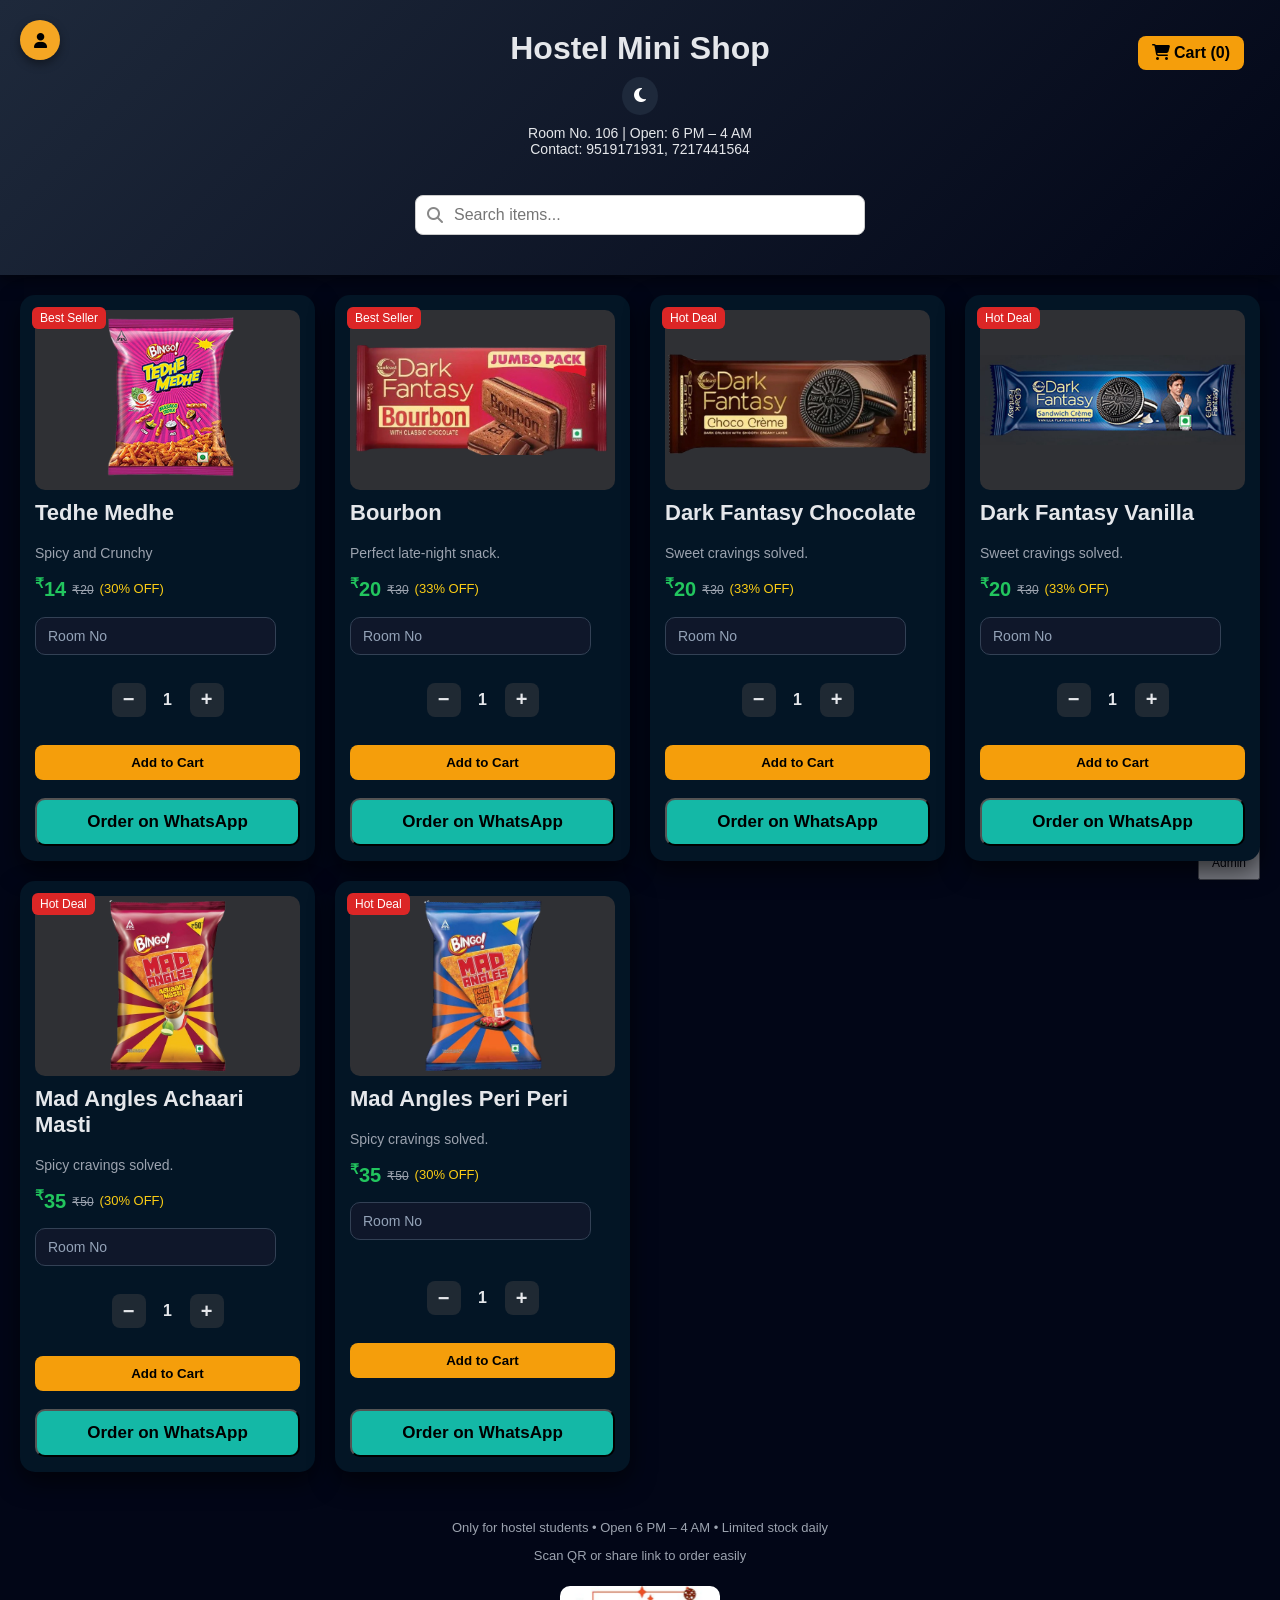
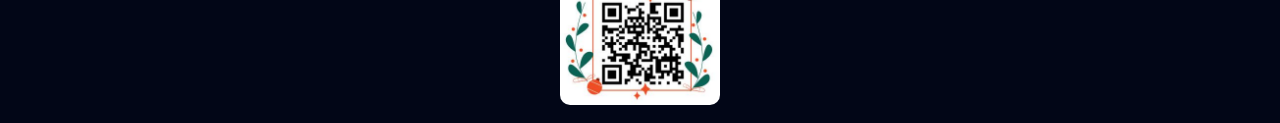
==== index.html @ 47c76846 "update" ====
<!doctype html>
<html lang="en">
  <head>
    <meta charset="UTF-8" />
    <meta name="viewport" content="width=device-width, initial-scale=1.0" />
    <title>Hostel Mini Shop</title>

    <!-- PWA Meta -->
    <meta name="theme-color" content="#0f172a" />
    <link rel="manifest" href="manifest.json" />
    <link rel="stylesheet" href="style.css" />
    <link
      rel="stylesheet"
      href="https://cdnjs.cloudflare.com/ajax/libs/font-awesome/6.5.1/css/all.min.css"
    />
  </head>
  <body>
    <header>
      <button
        id="userLoginBtn"
        class="user-login-btn"
        onclick="window.location.href = 'login.html'"
      >
        <i class="fa-solid fa-user"></i>
      </button>
      <div class="cart-bar">
        <!-- LEFT SIDE — Pending Orders -->
        <div id="adminTools" style="display: none">
          <div
            id="analyticsBtn"
            class="analytics-btn"
            onclick="window.location.href = 'analytics.html'"
          >
            <i class="fa-solid fa-chart-line"></i>
            Analytics Dashboard
          </div>

          <div
            id="pendingBtn"
            class="pending-header"
            onclick="window.location.href = 'order.html'"
          >
            Pending Orders (<span id="pending-count">0</span>)
          </div>
        </div>

        <!-- CENTER — Title -->
        <h1>Hostel Mini Shop</h1>

        <!-- RIGHT SIDE — Cart -->
        <div class="cart-header" onclick="window.location.href = 'cart.html'">
          <i class="fa-solid fa-cart-shopping"></i>
          Cart (<span id="cart-count">0</span>)
        </div>
      </div>
      <button id="themeToggle" class="theme-btn">
        <i class="fa-solid fa-moon"></i>
      </button>
      <p>
        Room No. 106 | Open: 6 PM – 4 AM<br />Contact: 9519171931, 7217441564
      </p>
      <br />
      <div class="search-container">
        <i class="fa fa-search"></i>

        <input
          type="text"
          id="searchBox"
          placeholder="Search items..."
          onkeyup="searchItems()"
        />

        <!-- CLEAR BUTTON -->
        <span id="clearSearch" class="clear-search">
          <i class="fa-solid fa-xmark"></i>
        </span>
      </div>
    </header>

    <button id="adminLogin" class="admin-login-btn">Admin</button>

    <div
      id="adminPanel"
      style="display: none; text-align: center; margin: 10px"
    >
      <button id="shopToggle" class="admin-btn">
        Shop: <span id="shopStatus">OPEN</span>
      </button>
    </div>

    <!-- ===== ADMIN LOGIN MODAL ===== -->
    <div id="adminModal" class="admin-modal">
      <div class="admin-modal-content">
        <h3>Admin Login</h3>

        <input
          type="password"
          id="adminPassword"
          placeholder="Enter Admin Code"
        />

        <div class="admin-modal-buttons">
          <button id="adminClose">Cancel</button>
          <button id="adminSubmit">Login</button>
        </div>

        <p id="adminError" class="admin-error"></p>
      </div>
    </div>

    <!-- ===== ADMIN SUCCESS POPUP ===== -->
    <div id="adminSuccessModal" class="admin-modal">
      <div class="admin-modal-content">
        <h3>✅ Admin Mode Enabled</h3>
        <p>You now have full access to admin controls.</p>
        <button id="successClose">OK</button>
      </div>
    </div>

    <div class="container">
      <div class="no-result-wrapper">
        <p id="noResult">
          Searched item is not available
        </p>
      </div>

      <!-- Product 1 -->
      <div class="product" data-product="tedhe-medhe">
        <span class="badge">Best Seller</span>
        <img src="tedhe-medhe-removebg-preview.png" alt="Tedhe Medhe" />
        <h2>Tedhe Medhe</h2>
        <p>Spicy and Crunchy</p>
        <div class="price-row">
          <span class="new-price"><span class="rs">₹</span>14</span>
          <span class="old-price">₹20</span>
          <span class="offer">(30% OFF)</span>
        </div>
        <div class="stock" id="tedhe-medhe-stock"></div>
        <div class="input-box">
          <input type="text" class="note-box" placeholder="Room No" />
        </div>
        <br />
        <div class="qty-box">
          <button class="qty-btn" onclick="changeQty(this, -1)">−</button>
          <span class="qty">1</span>
          <button class="qty-btn" onclick="changeQty(this, 1)">+</button>
        </div>
        <br />
        <button class="cart-btn" onclick="addToCart(this)">Add to Cart</button>
        <br />
        <button class="btn" onclick="orderProduct(this)">
          Order on WhatsApp
        </button>
      </div>

      <!-- Product 2 -->
      <div class="product" data-product="bourbon">
        <span class="badge">Best Seller</span>
        <img src="Bourbon-removebg-preview.png" alt="Bourbon" />
        <h2>Bourbon</h2>
        <p>Perfect late-night snack.</p>
        <div class="price-row">
          <span class="new-price"><span class="rs">₹</span>20</span>
          <span class="old-price">₹30</span>
          <span class="offer">(33% OFF)</span>
        </div>
        <div class="stock" id="bourbon"></div>
        <div class="input-box">
          <input type="text" class="note-box" placeholder="Room No" />
        </div>
        <br />
        <div class="qty-box">
          <button class="qty-btn" onclick="changeQty(this, -1)">−</button>
          <span class="qty">1</span>
          <button class="qty-btn" onclick="changeQty(this, 1)">+</button>
        </div>
        <br />
        <button class="cart-btn" onclick="addToCart(this)">Add to Cart</button>
        <br />
        <button class="btn" onclick="orderProduct(this)">
          Order on WhatsApp
        </button>
      </div>

      <!-- Product 3 -->
      <div class="product" data-product="dark-fantasy-chocolate">
        <span class="badge">Hot Deal</span>
        <img
          src="Dark_Fantasy_Chocolate-removebg-preview.png"
          alt="Chocolate"
        />
        <h2>Dark Fantasy Chocolate</h2>
        <p>Sweet cravings solved.</p>
        <div class="price-row">
          <span class="new-price"><span class="rs">₹</span>20</span>
          <span class="old-price">₹30</span>
          <span class="offer">(33% OFF)</span>
        </div>
        <div
          class="stock"
          id="Dark_Fantasy_Chocolate-removebg-preview.png"
        ></div>
        <div class="input-box">
          <input type="text" class="note-box" placeholder="Room No" />
        </div>
        <br />
        <div class="qty-box">
          <button class="qty-btn" onclick="changeQty(this, -1)">−</button>
          <span class="qty">1</span>
          <button class="qty-btn" onclick="changeQty(this, 1)">+</button>
        </div>
        <br />
        <button class="cart-btn" onclick="addToCart(this)">Add to Cart</button>
        <br />
        <button class="btn" onclick="orderProduct(this)">
          Order on WhatsApp
        </button>
      </div>

      <!-- Product 4 -->
      <div class="product" data-product="dark-fantasy-vanilla">
        <span class="badge">Hot Deal</span>
        <img src="Dark Fantasy Vanilla.jpeg" alt="Vanilla" />
        <h2>Dark Fantasy Vanilla</h2>
        <p>Sweet cravings solved.</p>
        <div class="price-row">
          <span class="new-price"><span class="rs">₹</span>20</span>
          <span class="old-price">₹30</span>
          <span class="offer">(33% OFF)</span>
        </div>
        <div class="stock" id="dark-fantasy-vanilla"></div>
        <div class="input-box">
          <input type="text" class="note-box" placeholder="Room No" />
        </div>
        <br />
        <div class="qty-box">
          <button class="qty-btn" onclick="changeQty(this, -1)">−</button>
          <span class="qty">1</span>
          <button class="qty-btn" onclick="changeQty(this, 1)">+</button>
        </div>
        <br />
        <button class="cart-btn" onclick="addToCart(this)">Add to Cart</button>
        <br />
        <button class="btn" onclick="orderProduct(this)">
          Order on WhatsApp
        </button>
      </div>

      <!-- Product 5 -->
      <div class="product" data-product="mad-angles-achaari">
        <span class="badge">Hot Deal</span>
        <img src="mad angles achaari new.jpeg.png" alt="Mad Angles" />
        <h2>Mad Angles Achaari Masti</h2>
        <p>Spicy cravings solved.</p>
        <div class="price-row">
          <span class="new-price"><span class="rs">₹</span>35</span>
          <span class="old-price">₹50</span>
          <span class="offer">(30% OFF)</span>
        </div>
        <div class="stock" id="mad-angles-achaari"></div>
        <div class="input-box">
          <input type="text" class="note-box" placeholder="Room No" />
        </div>
        <br />
        <div class="qty-box">
          <button class="qty-btn" onclick="changeQty(this, -1)">−</button>
          <span class="qty">1</span>
          <button class="qty-btn" onclick="changeQty(this, 1)">+</button>
        </div>
        <br />
        <button class="cart-btn" onclick="addToCart(this)">Add to Cart</button>
        <br />
        <button class="btn" onclick="orderProduct(this)">
          Order on WhatsApp
        </button>
      </div>

      <!-- Product 6 -->
      <div class="product" data-product="mad-angles-peri">
        <span class="badge">Hot Deal</span>
        <img
          src="bingo-peri-peri-mad-angles-removebg-preview - Copy.png"
          alt="Mad Angles"
        />
        <h2>Mad Angles Peri Peri</h2>
        <p>Spicy cravings solved.</p>
        <div class="price-row">
          <span class="new-price"><span class="rs">₹</span>35</span>
          <span class="old-price">₹50</span>
          <span class="offer">(30% OFF)</span>
        </div>
        <div class="stock" id="mad-angles-peri"></div>
        <div class="input-box">
          <input type="text" class="note-box" placeholder="Room No" />
        </div>
        <br />
        <div class="qty-box">
          <button class="qty-btn" onclick="changeQty(this, -1)">−</button>
          <span class="qty">1</span>
          <button class="qty-btn" onclick="changeQty(this, 1)">+</button>
        </div>
        <br />
        <button class="cart-btn" onclick="addToCart(this)">Add to Cart</button>
        <br />
        <button class="btn" onclick="orderProduct(this)">
          Order on WhatsApp
        </button>
      </div>
    </div>

    <footer>
      <p>Only for hostel students • Open 6 PM – 4 AM • Limited stock daily</p>
      <p>Scan QR or share link to order easily</p>
      <img
        src="hostel-qr.jpeg"
        alt="Scan to open hostel shop"
        style="width: 160px; margin-top: 10px; border-radius: 10px"
      />
    </footer>
    <script src="script.js"></script>
    <script src="cart.js"></script>
  </body>
</html>
---- style.css ----
* {
  box-sizing: border-box;
}

img {
  max-width: 100%;
  height: auto;
}

body {
  margin: 0;
  font-family: "Segoe UI", sans-serif;
  background: #020617;
  color: #e5e7eb;
}

header {
  background: linear-gradient(135deg, #1e293b, #020617);
  padding: 20px;
  text-align: center;
  box-shadow: 0 4px 15px rgba(0, 0, 0, 0.5);
  position: relative;
}

header h1 {
  margin: 10px;
}
header p {
  margin: 10px 0 0;
  font-size: 14px;
}

.container {
  padding: 20px;
  display: grid;
  grid-template-columns: repeat(auto-fit, minmax(260px, 1fr));
  gap: 20px;
}

.product {
  background: #031525;
  border-radius: 15px;
  padding: 15px;
  box-shadow: 0 10px 25px rgba(0, 0, 0, 0.6);
  position: relative;
  display: flex;
  flex-direction: column;
}

.badge {
  position: absolute;
  top: 12px;
  left: 12px;
  background: #dc2626;
  color: white;
  font-size: 12px;
  padding: 4px 8px;
  border-radius: 6px;
}
.price-row {
  display: flex;
  align-items: flex-start;
  gap: 6px;
}

.new-price {
  font-size: 20px;
  font-weight: bold;
  color: #22c55e;
}

.rs {
  font-size: 14px;
  vertical-align: super;
}

.old-price {
  font-size: 12px;
  color: #9ca3af;
  text-decoration: line-through;
  position: relative;
  top: 8px; /* pushes it down = subscript effect */
}

.offer {
  font-size: 13px;
  color: #facc15;
  position: relative;
  top: 6px;
}

.product img {
  width: 100%;
  height: 180px;
  object-fit: contain;
  border-radius: 10px;
  background-color: #2f3034;
}

.product h2 {
  margin: 10px 0 5px;
  color: #e5e7eb;
}
.product p {
  font-size: 14px;
  color: #9ca3af;
}

.stock {
  font-size: 13px;
  color: #facc15;
  margin-bottom: 10px;
}

.note-box {
  width: 91%;
  padding: 10px 12px;
  margin: 6px 0 10px 0px;
  border-radius: 10px;
  font-size: 14px;
  
  border: 1px solid #334155;
  background-color: #0f172a;
  color: #f8fafc;
  outline: none;
  transition:
    border-color 0.2s,
    box-shadow 0.2s;
}

.note-box::placeholder {
  color: #94a3b8;
}

.note-box:focus {
  border-color: #0af7db;
  box-shadow: 0 0 0 2px rgba(34, 197, 94, 0.25);
}

.qty-box {
  display: flex;
  align-items: center;
  justify-content: center;
  gap: 12px;
  margin: auto 0px 10px 0px;
}

.qty-btn {
  width: 34px;
  height: 34px;
  border-radius: 8px;
  border: none;
  font-size: 20px;
  font-weight: bold;
  cursor: pointer;
  background: #1f2933;
  color: #e5e7eb;
}

.qty-btn:hover {
  background: #374151;
}

.qty {
  font-size: 16px;
  font-weight: bold;
  min-width: 20px;
  text-align: center;
}

.btn {
  display: block;
  text-align: center;
  padding: 12px;
  background: #14b8a6;
  color: black;
  text-decoration: none;
  border-radius: 10px;
  font-size: 17px;
  font-weight: bolder;
  margin-top: auto;
}

.btn:hover {
  background-color: #0d9488;
}

footer {
  text-align: center;
  padding: 15px;
  font-size: 13px;
  color: #9ca3af;
}
.cart-header {
  position: absolute;
  top: 16px;
  right: 16px;
  background: #f59e0b;
  color: #000;
  padding: 8px 14px;
  border-radius: 8px;
  font-weight: bold;
  cursor: pointer;
  overflow: hidden;
}

.cart-btn {
  background: #f59e0b;
  color: #000;
  border: none;
  padding: 10px;
  border-radius: 8px;
  width: 100%;
  font-weight: bold;
  cursor: pointer;
}

.cart-btn:hover {
  background: #fbbf24;
}

.cart-btn:disabled{
  opacity: 0.7;
  cursor: not-allowed;
}

.search-container {
  position: relative;
  max-width: 450px;
  width: 100%;
  margin: 20px auto;
}

/* SEARCH INPUT */
.search-container input {
  width: 100%;
  padding: 10px 38px 10px 38px; /* LEFT icon + RIGHT X space */
  border-radius: 8px;
  border: 1px solid #ccc;
  font-size: 16px;
  box-sizing: border-box;
}

/* SEARCH ICON */
.search-container i.fa-search {
  position: absolute;
  top: 50%;
  left: 12px;
  transform: translateY(-50%);
  color: #888;
}

/* CLEAR X */
#clearSearch {
  position: absolute;
  top:50%;
  right: 12px;
  transform: translateY(-50%);
  cursor: pointer;
  font-size: 20px;
  color: #999;
  display: none;
}

#clearSearch:hover {
  color:  black;
}

body.light #clearSearch:hover {
  color: black;
}

/* ☀️ THEME BUTTON */
.theme-btn {
  position: relative;
  background: #1e293b;
  color: #ffffff;
  border: none;
  padding: 10px 12px;
  border-radius: 50%;
  cursor: pointer;
  font-size: 16px;
  z-index: 1000;
  transition: transform 0.4s ease, background 0.3s ease;
}

.theme-btn.rotate {
  transform: rotate(180deg);
}

/* ☀️ LIGHT MODE */
body.light {
  background: #ffffff;
  color: #020617;
}

body.light header,
body.light footer {
  background: #8cc5ff;
  color: #020617;
  box-shadow: 0 2px 8px rgba(0,0,0,0.05);
}

body.light .product {
  background: #cae5ff;
  box-shadow: 0 6px 18px rgba(0,0,0,0.08);
}

body.light .cart-btn,
body.light .btn {
  background: #0f172a;
  color: #ffffff;
}

body.light .qty-btn {
  background: #e5e7eb;
  color: #020617;
}

body.light input {
  background: #ffffff;
  color: #020617;
}

body.light .product h2 {
  color: #020617;
}

body.light .product p {
  color: #020617;
}

body.light .offer {
  color: red;
}

body.light .note-box:focus {
  border-color: #000000;
  box-shadow: 2px 2px 2px 2px rgba(0, 0, 0, 0);
}

body.light .cart-header{
  background-color: #fec66c;
}

body.light .qty-btn{
  background-color: #2e3847;
  color: white;
}

body.light .qty-btn:hover {
  background: #0f172a;
}

.admin-login-btn {
  position: fixed;
  bottom: 20px;
  right: 20px;
  padding: 8px 12px;
  font-size: 12px;
  opacity: 0.5;
  cursor: pointer;
}

.admin-btn {
  padding: 10px 15px;
  background: #22c55e;
  color: black;
  border: none;
  border-radius: 6px;
  cursor: pointer;
  font-weight: bold;
}

/* 📱 MOBILE */
@media (max-width: 600px) {

  .container {
    grid-template-columns: 1fr;
    padding: 12px;
  }

  .product {
    padding: 12px;
  }

  .product img {
    height: 160px;
  }

  .search-container {
    padding: 0 12px;
  }

  .search-container i{
    left: 20px;
  }

  .cart-header {
    position: fixed;
    top: 12px;
    right: 12px;
    z-index: 1000;
  }

  .btn,
  .cart-btn {
    font-size: 16px;
    padding: 14px;
    min-height: 44px;
  }
}

/* 📱 TABLET */
@media (min-width: 600px) and (max-width: 1024px) {

  .container {
    grid-template-columns: repeat(2, 1fr);
  }

  .product img {
    height: 180px;
  }
}

body {
  font-size: clamp(14px, 2.5vw, 16px);
}

h2 {
  font-size: clamp(18px, 4vw, 22px);
}

/* Small falling ball inside cart */
.cart-drop-ball {
  position: absolute;
  width: 8px;
  height: 8px;
  background: black;
  border-radius: 50%;
  pointer-events: none;
}

/* ===== HEADER BAR LAYOUT ===== */
.cart-bar{
  position: relative;
  display:flex;
  align-items:center;
  justify-content:center;
}

/* Pending Orders Button */
.pending-header{
  position:static;
  left:16px;
  top:16px;
  background:#22c55e;
  color:black;
  padding:8px 14px;
  border-radius:8px;
  font-weight:bold;
  cursor:pointer;
}


#adminTools{
  position:absolute;
  left:16px;
  top:16px;

  display:flex;
  flex-direction:column;
  align-items:flex-start;

  gap:30px;              /* spacing between buttons */
}


/* Analytics button style */
.analytics-btn {
  background: #0f172a;
  color: white;
  padding: 8px 14px;
  border-radius: 8px;
  cursor: pointer;
  font-weight: 600;
}

.analytics-btn:hover {
  transform: translateY(-2px);
}

/* ===== ADMIN MODAL ===== */

.admin-modal {
  position: fixed;
  inset: 0;
  background: rgba(0,0,0,0.6);
  display: none;
  align-items: center;
  justify-content: center;
  z-index: 2000;
}

.admin-modal-content {
  background: #0f172a;
  padding: 25px;
  border-radius: 15px;
  width: 90%;
  max-width: 350px;
  text-align: center;
  box-shadow: 0 10px 40px rgba(0,0,0,0.7);
}

.admin-modal-content h3 {
  margin-bottom: 15px;
}

.admin-modal-content input {
  width: 100%;
  padding: 10px;
  border-radius: 8px;
  border: 1px solid #334155;
  background: #020617;
  color: white;
  margin-bottom: 15px;
}

.admin-modal-buttons {
  display: flex;
  gap: 10px;
  justify-content: center;
}

.admin-modal-buttons button {
  padding: 8px 14px;
  border: none;
  border-radius: 6px;
  cursor: pointer;
  font-weight: bold;
}

#adminSubmit {
  background: #22c55e;
  color: black;
}

#adminClose {
  background: #ef4444;
  color: white;
}

.admin-error {
  margin-top: 10px;
  color: red;
  font-size: 13px;
}

#adminSuccessModal .admin-modal-content {
  display: flex;
  flex-direction: column;
  gap: 15px;
  align-items: center;
}

#adminSuccessModal button {
  background: #22c55e;
  color: black;
  border: none;
  padding: 8px 14px;
  border-radius: 6px;
  cursor: pointer;
  font-weight: bold;
}

@media (max-width: 1024px) {
  .search-container {
    width: 260px;
  }

  .search-container input {
    padding: 10px 36px;
    font-size: 14px;
  }

  .search-icon {
    left: 10px;
    font-size: 15px;
  }

  .clear-search {
    right: 10px;
    font-size: 16px;
  }
}

@media (max-width: 600px) {
  .search-container {
    width: 100%;
  }

  .search-container input {
    padding: 12px 35px;
    font-size: 14px;
  }

  .search-container i.fa-search{
    left: 20px;
  }

  #clearSearch{
    right: 20px;
    font-size: 15px;
  }

  .search-icon {
    left: 12px;
    font-size: 16px;
  }

  .clear-search {
    right: 20px;
  }
}

/* Mobile & Tablet layout fix */
@media(max-width:1024px){

  #adminTools{
    position:static;          /* stops overlap */
    margin-bottom:12px;
    align-items:center;
    gap: 25px;
  }

  .cart-bar{
    flex-direction:column;
    gap:8px;
  }

}

/* ===== USER LOGIN BUTTON (TOP LEFT) ===== */

.user-login-btn {
    position: fixed;
    top: 20px;
    left: 20px;
    width: 40px;
    height: 40px;
    border-radius: 50%;
    border: none;
    background: #f5a623; /* your gold accent */
    color: #000;
    font-size: 15px;
    cursor: pointer;
    display: flex;
    justify-content: center;
    align-items: center;
    box-shadow: 0 4px 10px rgba(0,0,0,0.4);
    transition: 0.3s ease;
    z-index: 1000;
}

.user-login-btn:hover {
    transform: scale(1.1);
}

/* ===== SEARCH NOT FOUND FULL CENTER ===== */

/* Wrapper handles centering */
/* ===== SEARCH NOT FOUND RESPONSIVE CENTER ===== */

.no-result-wrapper {
  display: none;              /* hidden by default */
  
  width: 100%;
  min-height: calc(100vh - 160px); 
  /* subtract approx header + footer height */
  justify-content: center;
  align-items: center;

  padding: 2rem 1rem;
  text-align: center;
}

/* Text styling */
#noResult {
  text-align: center;
  font-size: clamp(1.2rem, 3.5vw, 2rem);
  font-weight: 600;

  color: #facc15;
  background: rgba(255, 255, 255, 0.05);
  padding: 1.5rem 2rem;
  border-radius: 14px;

  width: min(90%, 500px);
}

@media (max-width: 1000px) {
  .no-result-wrapper {
    min-height: 50vh;
    padding: 1.5rem 1rem;
  }
}
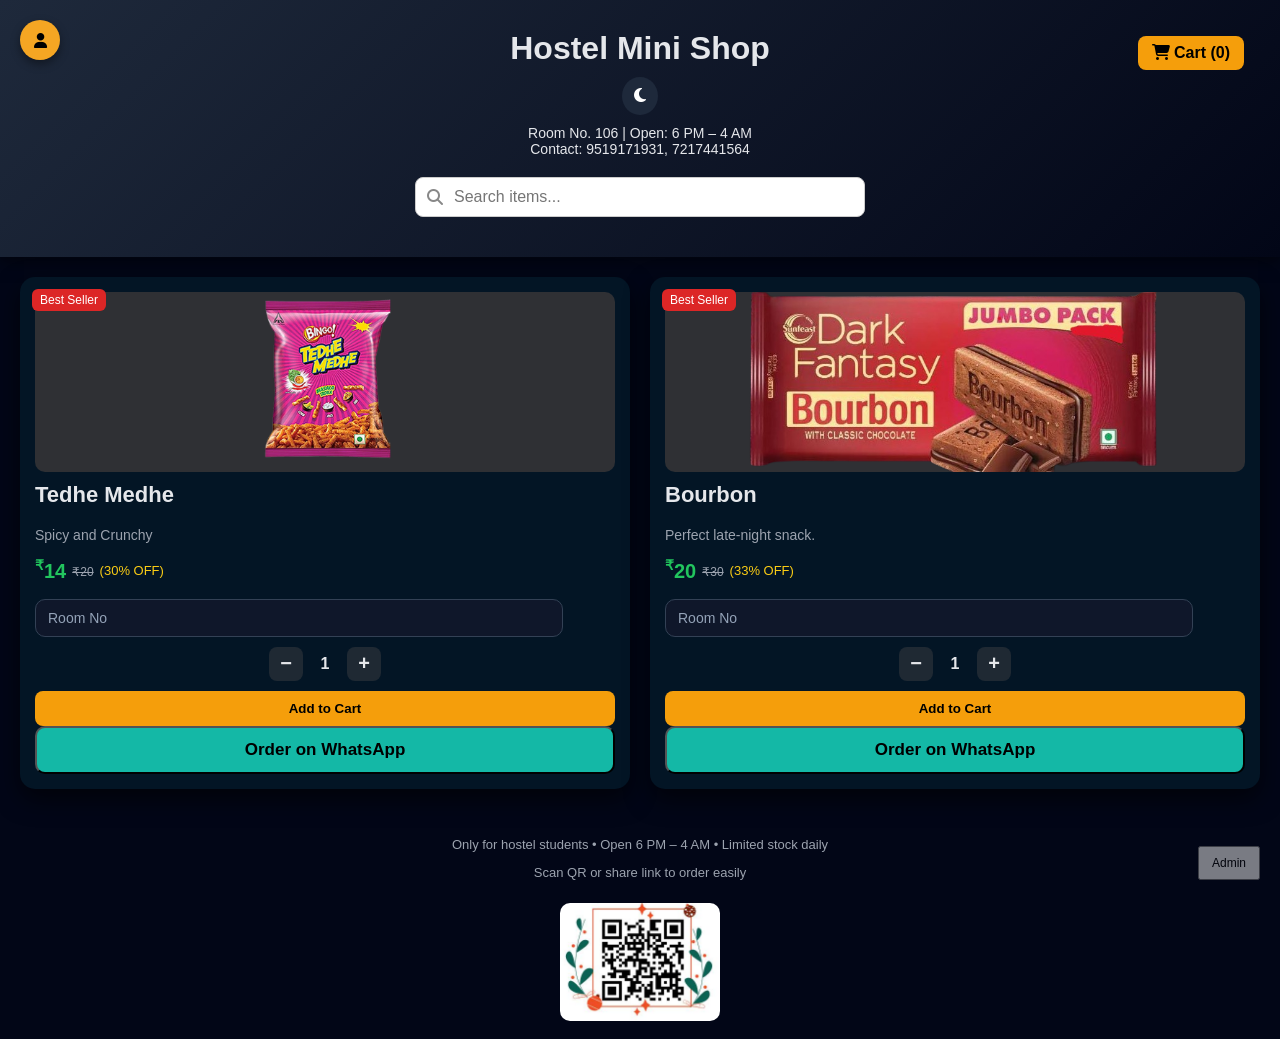
==== commit 6df0a00d: "Update index.html" ====
--- a/index.html
+++ b/index.html
@@ -1,323 +1,248 @@
 <!doctype html>
 <html lang="en">
-  <head>
-    <meta charset="UTF-8" />
-    <meta name="viewport" content="width=device-width, initial-scale=1.0" />
-    <title>Hostel Mini Shop</title>
-
-    <!-- PWA Meta -->
-    <meta name="theme-color" content="#0f172a" />
-    <link rel="manifest" href="manifest.json" />
-    <link rel="stylesheet" href="style.css" />
-    <link
-      rel="stylesheet"
-      href="https://cdnjs.cloudflare.com/ajax/libs/font-awesome/6.5.1/css/all.min.css"
-    />
-  </head>
-  <body>
-    <header>
-      <button
-        id="userLoginBtn"
-        class="user-login-btn"
-        onclick="window.location.href = 'login.html'"
-      >
-        <i class="fa-solid fa-user"></i>
+<head>
+  <meta charset="UTF-8" />
+  <meta name="viewport" content="width=device-width, initial-scale=1.0" />
+  <title>Hostel Mini Shop</title>
+
+  <!-- PWA Meta -->
+  <meta name="theme-color" content="#0f172a" />
+  <link rel="manifest" href="manifest.json" />
+
+  <!-- Styles -->
+  <link rel="stylesheet" href="style.css" />
+
+  <!-- Icons -->
+  <link rel="stylesheet"
+    href="https://cdnjs.cloudflare.com/ajax/libs/font-awesome/6.5.1/css/all.min.css"
+  />
+</head>
+
+<body>
+
+  <!-- ================= HEADER ================= -->
+  <header>
+
+    <!-- User Login -->
+    <button id="userLoginBtn" class="user-login-btn"
+      onclick="window.location.href='login.html'">
+      <i class="fa-solid fa-user"></i>
+    </button>
+
+    <div class="cart-bar">
+
+      <!-- Admin Analytics -->
+      <div id="adminTools" style="display:none">
+        <div id="analyticsBtn" class="analytics-btn"
+          onclick="window.location.href='analytics.html'">
+          <i class="fa-solid fa-chart-line"></i>
+          Analytics Dashboard
+        </div>
+      </div>
+
+      <!-- Title -->
+      <h1>Hostel Mini Shop</h1>
+
+      <!-- Cart -->
+      <div class="cart-header"
+        onclick="window.location.href='cart.html'">
+        <i class="fa-solid fa-cart-shopping"></i>
+        Cart (<span id="cart-count">0</span>)
+      </div>
+
+    </div>
+
+    <!-- Theme Toggle -->
+    <button id="themeToggle" class="theme-btn">
+      <i class="fa-solid fa-moon"></i>
+    </button>
+
+    <!-- Shop Info -->
+    <p>
+      Room No. 106 | Open: 6 PM – 4 AM <br>
+      Contact: 9519171931, 7217441564
+    </p>
+
+    <!-- Search -->
+    <div class="search-container">
+      <i class="fa fa-search"></i>
+
+      <input
+        type="text"
+        id="searchBox"
+        placeholder="Search items..."
+        onkeyup="searchItems()"
+      />
+
+      <span id="clearSearch" class="clear-search">
+        <i class="fa-solid fa-xmark"></i>
+      </span>
+    </div>
+
+  </header>
+
+
+  <!-- ================= ADMIN BUTTON ================= -->
+  <button id="adminLogin" class="admin-login-btn">Admin</button>
+
+
+  <!-- ================= ADMIN PANEL ================= -->
+  <div id="adminPanel"
+       style="display:none; text-align:center; margin:10px">
+
+    <button id="shopToggle" class="admin-btn">
+      Shop: <span id="shopStatus">OPEN</span>
+    </button>
+
+  </div>
+
+
+  <!-- ================= ADMIN LOGIN MODAL ================= -->
+  <div id="adminModal" class="admin-modal">
+
+    <div class="admin-modal-content">
+
+      <h3>Admin Login</h3>
+
+      <input
+        type="password"
+        id="adminPassword"
+        placeholder="Enter Admin Code"
+      />
+
+      <div class="admin-modal-buttons">
+        <button id="adminClose">Cancel</button>
+        <button id="adminSubmit">Login</button>
+      </div>
+
+      <p id="adminError" class="admin-error"></p>
+
+    </div>
+  </div>
+
+
+  <!-- ================= ADMIN SUCCESS POPUP ================= -->
+  <div id="adminSuccessModal" class="admin-modal">
+
+    <div class="admin-modal-content">
+
+      <h3>✅ Admin Mode Enabled</h3>
+      <p>You now have full access to admin controls.</p>
+
+      <button id="successClose">OK</button>
+
+    </div>
+  </div>
+
+
+  <!-- ================= PRODUCTS ================= -->
+  <div class="container">
+
+    <div class="no-result-wrapper">
+      <p id="noResult">
+        Searched item is not available
+      </p>
+    </div>
+
+
+    <!-- ===== PRODUCT 1 ===== -->
+    <div class="product" data-product="tedhe-medhe">
+
+      <span class="badge">Best Seller</span>
+
+      <img src="tedhe-medhe-removebg-preview.png" alt="Tedhe Medhe" />
+
+      <h2>Tedhe Medhe</h2>
+      <p>Spicy and Crunchy</p>
+
+      <div class="price-row">
+        <span class="new-price"><span class="rs">₹</span>14</span>
+        <span class="old-price">₹20</span>
+        <span class="offer">(30% OFF)</span>
+      </div>
+
+      <div class="stock" id="tedhe-medhe-stock"></div>
+
+      <div class="input-box">
+        <input type="text" class="note-box" placeholder="Room No">
+      </div>
+
+      <div class="qty-box">
+        <button class="qty-btn" onclick="changeQty(this,-1)">−</button>
+        <span class="qty">1</span>
+        <button class="qty-btn" onclick="changeQty(this,1)">+</button>
+      </div>
+
+      <button class="cart-btn" onclick="addToCart(this)">
+        Add to Cart
       </button>
-      <div class="cart-bar">
-        <!-- LEFT SIDE — Pending Orders -->
-        <div id="adminTools" style="display: none">
-          <div
-            id="analyticsBtn"
-            class="analytics-btn"
-            onclick="window.location.href = 'analytics.html'"
-          >
-            <i class="fa-solid fa-chart-line"></i>
-            Analytics Dashboard
-          </div>
-
-          <div
-            id="pendingBtn"
-            class="pending-header"
-            onclick="window.location.href = 'order.html'"
-          >
-            Pending Orders (<span id="pending-count">0</span>)
-          </div>
-        </div>
-
-        <!-- CENTER — Title -->
-        <h1>Hostel Mini Shop</h1>
-
-        <!-- RIGHT SIDE — Cart -->
-        <div class="cart-header" onclick="window.location.href = 'cart.html'">
-          <i class="fa-solid fa-cart-shopping"></i>
-          Cart (<span id="cart-count">0</span>)
-        </div>
-      </div>
-      <button id="themeToggle" class="theme-btn">
-        <i class="fa-solid fa-moon"></i>
+
+      <button class="btn" onclick="orderProduct(this)">
+        Order on WhatsApp
       </button>
-      <p>
-        Room No. 106 | Open: 6 PM – 4 AM<br />Contact: 9519171931, 7217441564
-      </p>
-      <br />
-      <div class="search-container">
-        <i class="fa fa-search"></i>
-
-        <input
-          type="text"
-          id="searchBox"
-          placeholder="Search items..."
-          onkeyup="searchItems()"
-        />
-
-        <!-- CLEAR BUTTON -->
-        <span id="clearSearch" class="clear-search">
-          <i class="fa-solid fa-xmark"></i>
-        </span>
-      </div>
-    </header>
-
-    <button id="adminLogin" class="admin-login-btn">Admin</button>
-
-    <div
-      id="adminPanel"
-      style="display: none; text-align: center; margin: 10px"
+
+    </div>
+
+
+    <!-- ===== PRODUCT 2 ===== -->
+    <div class="product" data-product="bourbon">
+
+      <span class="badge">Best Seller</span>
+
+      <img src="Bourbon-removebg-preview.png" alt="Bourbon">
+
+      <h2>Bourbon</h2>
+      <p>Perfect late-night snack.</p>
+
+      <div class="price-row">
+        <span class="new-price"><span class="rs">₹</span>20</span>
+        <span class="old-price">₹30</span>
+        <span class="offer">(33% OFF)</span>
+      </div>
+
+      <div class="stock" id="bourbon"></div>
+
+      <div class="input-box">
+        <input type="text" class="note-box" placeholder="Room No">
+      </div>
+
+      <div class="qty-box">
+        <button class="qty-btn" onclick="changeQty(this,-1)">−</button>
+        <span class="qty">1</span>
+        <button class="qty-btn" onclick="changeQty(this,1)">+</button>
+      </div>
+
+      <button class="cart-btn" onclick="addToCart(this)">Add to Cart</button>
+      <button class="btn" onclick="orderProduct(this)">Order on WhatsApp</button>
+
+    </div>
+
+  </div>
+
+
+  <!-- ================= FOOTER ================= -->
+  <footer>
+
+    <p>
+      Only for hostel students • Open 6 PM – 4 AM • Limited stock daily
+    </p>
+
+    <p>
+      Scan QR or share link to order easily
+    </p>
+
+    <img
+      src="hostel-qr.jpeg"
+      alt="Scan to open hostel shop"
+      style="width:160px; margin-top:10px; border-radius:10px"
     >
-      <button id="shopToggle" class="admin-btn">
-        Shop: <span id="shopStatus">OPEN</span>
-      </button>
-    </div>
-
-    <!-- ===== ADMIN LOGIN MODAL ===== -->
-    <div id="adminModal" class="admin-modal">
-      <div class="admin-modal-content">
-        <h3>Admin Login</h3>
-
-        <input
-          type="password"
-          id="adminPassword"
-          placeholder="Enter Admin Code"
-        />
-
-        <div class="admin-modal-buttons">
-          <button id="adminClose">Cancel</button>
-          <button id="adminSubmit">Login</button>
-        </div>
-
-        <p id="adminError" class="admin-error"></p>
-      </div>
-    </div>
-
-    <!-- ===== ADMIN SUCCESS POPUP ===== -->
-    <div id="adminSuccessModal" class="admin-modal">
-      <div class="admin-modal-content">
-        <h3>✅ Admin Mode Enabled</h3>
-        <p>You now have full access to admin controls.</p>
-        <button id="successClose">OK</button>
-      </div>
-    </div>
-
-    <div class="container">
-      <div class="no-result-wrapper">
-        <p id="noResult">
-          Searched item is not available
-        </p>
-      </div>
-
-      <!-- Product 1 -->
-      <div class="product" data-product="tedhe-medhe">
-        <span class="badge">Best Seller</span>
-        <img src="tedhe-medhe-removebg-preview.png" alt="Tedhe Medhe" />
-        <h2>Tedhe Medhe</h2>
-        <p>Spicy and Crunchy</p>
-        <div class="price-row">
-          <span class="new-price"><span class="rs">₹</span>14</span>
-          <span class="old-price">₹20</span>
-          <span class="offer">(30% OFF)</span>
-        </div>
-        <div class="stock" id="tedhe-medhe-stock"></div>
-        <div class="input-box">
-          <input type="text" class="note-box" placeholder="Room No" />
-        </div>
-        <br />
-        <div class="qty-box">
-          <button class="qty-btn" onclick="changeQty(this, -1)">−</button>
-          <span class="qty">1</span>
-          <button class="qty-btn" onclick="changeQty(this, 1)">+</button>
-        </div>
-        <br />
-        <button class="cart-btn" onclick="addToCart(this)">Add to Cart</button>
-        <br />
-        <button class="btn" onclick="orderProduct(this)">
-          Order on WhatsApp
-        </button>
-      </div>
-
-      <!-- Product 2 -->
-      <div class="product" data-product="bourbon">
-        <span class="badge">Best Seller</span>
-        <img src="Bourbon-removebg-preview.png" alt="Bourbon" />
-        <h2>Bourbon</h2>
-        <p>Perfect late-night snack.</p>
-        <div class="price-row">
-          <span class="new-price"><span class="rs">₹</span>20</span>
-          <span class="old-price">₹30</span>
-          <span class="offer">(33% OFF)</span>
-        </div>
-        <div class="stock" id="bourbon"></div>
-        <div class="input-box">
-          <input type="text" class="note-box" placeholder="Room No" />
-        </div>
-        <br />
-        <div class="qty-box">
-          <button class="qty-btn" onclick="changeQty(this, -1)">−</button>
-          <span class="qty">1</span>
-          <button class="qty-btn" onclick="changeQty(this, 1)">+</button>
-        </div>
-        <br />
-        <button class="cart-btn" onclick="addToCart(this)">Add to Cart</button>
-        <br />
-        <button class="btn" onclick="orderProduct(this)">
-          Order on WhatsApp
-        </button>
-      </div>
-
-      <!-- Product 3 -->
-      <div class="product" data-product="dark-fantasy-chocolate">
-        <span class="badge">Hot Deal</span>
-        <img
-          src="Dark_Fantasy_Chocolate-removebg-preview.png"
-          alt="Chocolate"
-        />
-        <h2>Dark Fantasy Chocolate</h2>
-        <p>Sweet cravings solved.</p>
-        <div class="price-row">
-          <span class="new-price"><span class="rs">₹</span>20</span>
-          <span class="old-price">₹30</span>
-          <span class="offer">(33% OFF)</span>
-        </div>
-        <div
-          class="stock"
-          id="Dark_Fantasy_Chocolate-removebg-preview.png"
-        ></div>
-        <div class="input-box">
-          <input type="text" class="note-box" placeholder="Room No" />
-        </div>
-        <br />
-        <div class="qty-box">
-          <button class="qty-btn" onclick="changeQty(this, -1)">−</button>
-          <span class="qty">1</span>
-          <button class="qty-btn" onclick="changeQty(this, 1)">+</button>
-        </div>
-        <br />
-        <button class="cart-btn" onclick="addToCart(this)">Add to Cart</button>
-        <br />
-        <button class="btn" onclick="orderProduct(this)">
-          Order on WhatsApp
-        </button>
-      </div>
-
-      <!-- Product 4 -->
-      <div class="product" data-product="dark-fantasy-vanilla">
-        <span class="badge">Hot Deal</span>
-        <img src="Dark Fantasy Vanilla.jpeg" alt="Vanilla" />
-        <h2>Dark Fantasy Vanilla</h2>
-        <p>Sweet cravings solved.</p>
-        <div class="price-row">
-          <span class="new-price"><span class="rs">₹</span>20</span>
-          <span class="old-price">₹30</span>
-          <span class="offer">(33% OFF)</span>
-        </div>
-        <div class="stock" id="dark-fantasy-vanilla"></div>
-        <div class="input-box">
-          <input type="text" class="note-box" placeholder="Room No" />
-        </div>
-        <br />
-        <div class="qty-box">
-          <button class="qty-btn" onclick="changeQty(this, -1)">−</button>
-          <span class="qty">1</span>
-          <button class="qty-btn" onclick="changeQty(this, 1)">+</button>
-        </div>
-        <br />
-        <button class="cart-btn" onclick="addToCart(this)">Add to Cart</button>
-        <br />
-        <button class="btn" onclick="orderProduct(this)">
-          Order on WhatsApp
-        </button>
-      </div>
-
-      <!-- Product 5 -->
-      <div class="product" data-product="mad-angles-achaari">
-        <span class="badge">Hot Deal</span>
-        <img src="mad angles achaari new.jpeg.png" alt="Mad Angles" />
-        <h2>Mad Angles Achaari Masti</h2>
-        <p>Spicy cravings solved.</p>
-        <div class="price-row">
-          <span class="new-price"><span class="rs">₹</span>35</span>
-          <span class="old-price">₹50</span>
-          <span class="offer">(30% OFF)</span>
-        </div>
-        <div class="stock" id="mad-angles-achaari"></div>
-        <div class="input-box">
-          <input type="text" class="note-box" placeholder="Room No" />
-        </div>
-        <br />
-        <div class="qty-box">
-          <button class="qty-btn" onclick="changeQty(this, -1)">−</button>
-          <span class="qty">1</span>
-          <button class="qty-btn" onclick="changeQty(this, 1)">+</button>
-        </div>
-        <br />
-        <button class="cart-btn" onclick="addToCart(this)">Add to Cart</button>
-        <br />
-        <button class="btn" onclick="orderProduct(this)">
-          Order on WhatsApp
-        </button>
-      </div>
-
-      <!-- Product 6 -->
-      <div class="product" data-product="mad-angles-peri">
-        <span class="badge">Hot Deal</span>
-        <img
-          src="bingo-peri-peri-mad-angles-removebg-preview - Copy.png"
-          alt="Mad Angles"
-        />
-        <h2>Mad Angles Peri Peri</h2>
-        <p>Spicy cravings solved.</p>
-        <div class="price-row">
-          <span class="new-price"><span class="rs">₹</span>35</span>
-          <span class="old-price">₹50</span>
-          <span class="offer">(30% OFF)</span>
-        </div>
-        <div class="stock" id="mad-angles-peri"></div>
-        <div class="input-box">
-          <input type="text" class="note-box" placeholder="Room No" />
-        </div>
-        <br />
-        <div class="qty-box">
-          <button class="qty-btn" onclick="changeQty(this, -1)">−</button>
-          <span class="qty">1</span>
-          <button class="qty-btn" onclick="changeQty(this, 1)">+</button>
-        </div>
-        <br />
-        <button class="cart-btn" onclick="addToCart(this)">Add to Cart</button>
-        <br />
-        <button class="btn" onclick="orderProduct(this)">
-          Order on WhatsApp
-        </button>
-      </div>
-    </div>
-
-    <footer>
-      <p>Only for hostel students • Open 6 PM – 4 AM • Limited stock daily</p>
-      <p>Scan QR or share link to order easily</p>
-      <img
-        src="hostel-qr.jpeg"
-        alt="Scan to open hostel shop"
-        style="width: 160px; margin-top: 10px; border-radius: 10px"
-      />
-    </footer>
-    <script src="script.js"></script>
-    <script src="cart.js"></script>
-  </body>
+
+  </footer>
+
+
+  <!-- ================= SCRIPTS ================= -->
+  <script src="script.js"></script>
+  <script src="cart.js"></script>
+
+</body>
 </html>
--- a/style.css
+++ b/style.css
@@ -449,29 +449,14 @@
   justify-content:center;
 }
 
-/* Pending Orders Button */
-.pending-header{
-  position:static;
-  left:16px;
-  top:16px;
-  background:#22c55e;
-  color:black;
-  padding:8px 14px;
-  border-radius:8px;
-  font-weight:bold;
-  cursor:pointer;
-}
-
 
 #adminTools{
   position:absolute;
-  left:16px;
-  top:16px;
-
+  left:0px;
+  top:60px;
   display:flex;
   flex-direction:column;
   align-items:flex-start;
-
   gap:30px;              /* spacing between buttons */
 }
 
@@ -703,4 +688,42 @@
     min-height: 50vh;
     padding: 1.5rem 1rem;
   }
+}
+
+@media (max-width: 1000px) {
+
+  /* USER LOGIN BUTTON */
+  .user-login-btn {
+    position: fixed;
+    top: 10px;
+    left: 10px;
+    width: 38px;
+    height: 38px;
+    font-size: 14px;
+    z-index: 2000;
+  }
+
+  /* CART BUTTON */
+  .cart-header {
+    position: fixed;
+    top: 10px;
+    right: 10px;
+    padding: 6px 12px;
+    font-size: 14px;
+    z-index: 2000;
+  }
+
+  /* Prevent header content overlapping */
+  header {
+    padding-top: 70px;
+  }
+
+}
+
+@media (max-width: 600px) {
+  .cart-header {
+    display: flex;
+    justify-content: center;
+    align-items: center;
+  }
 }
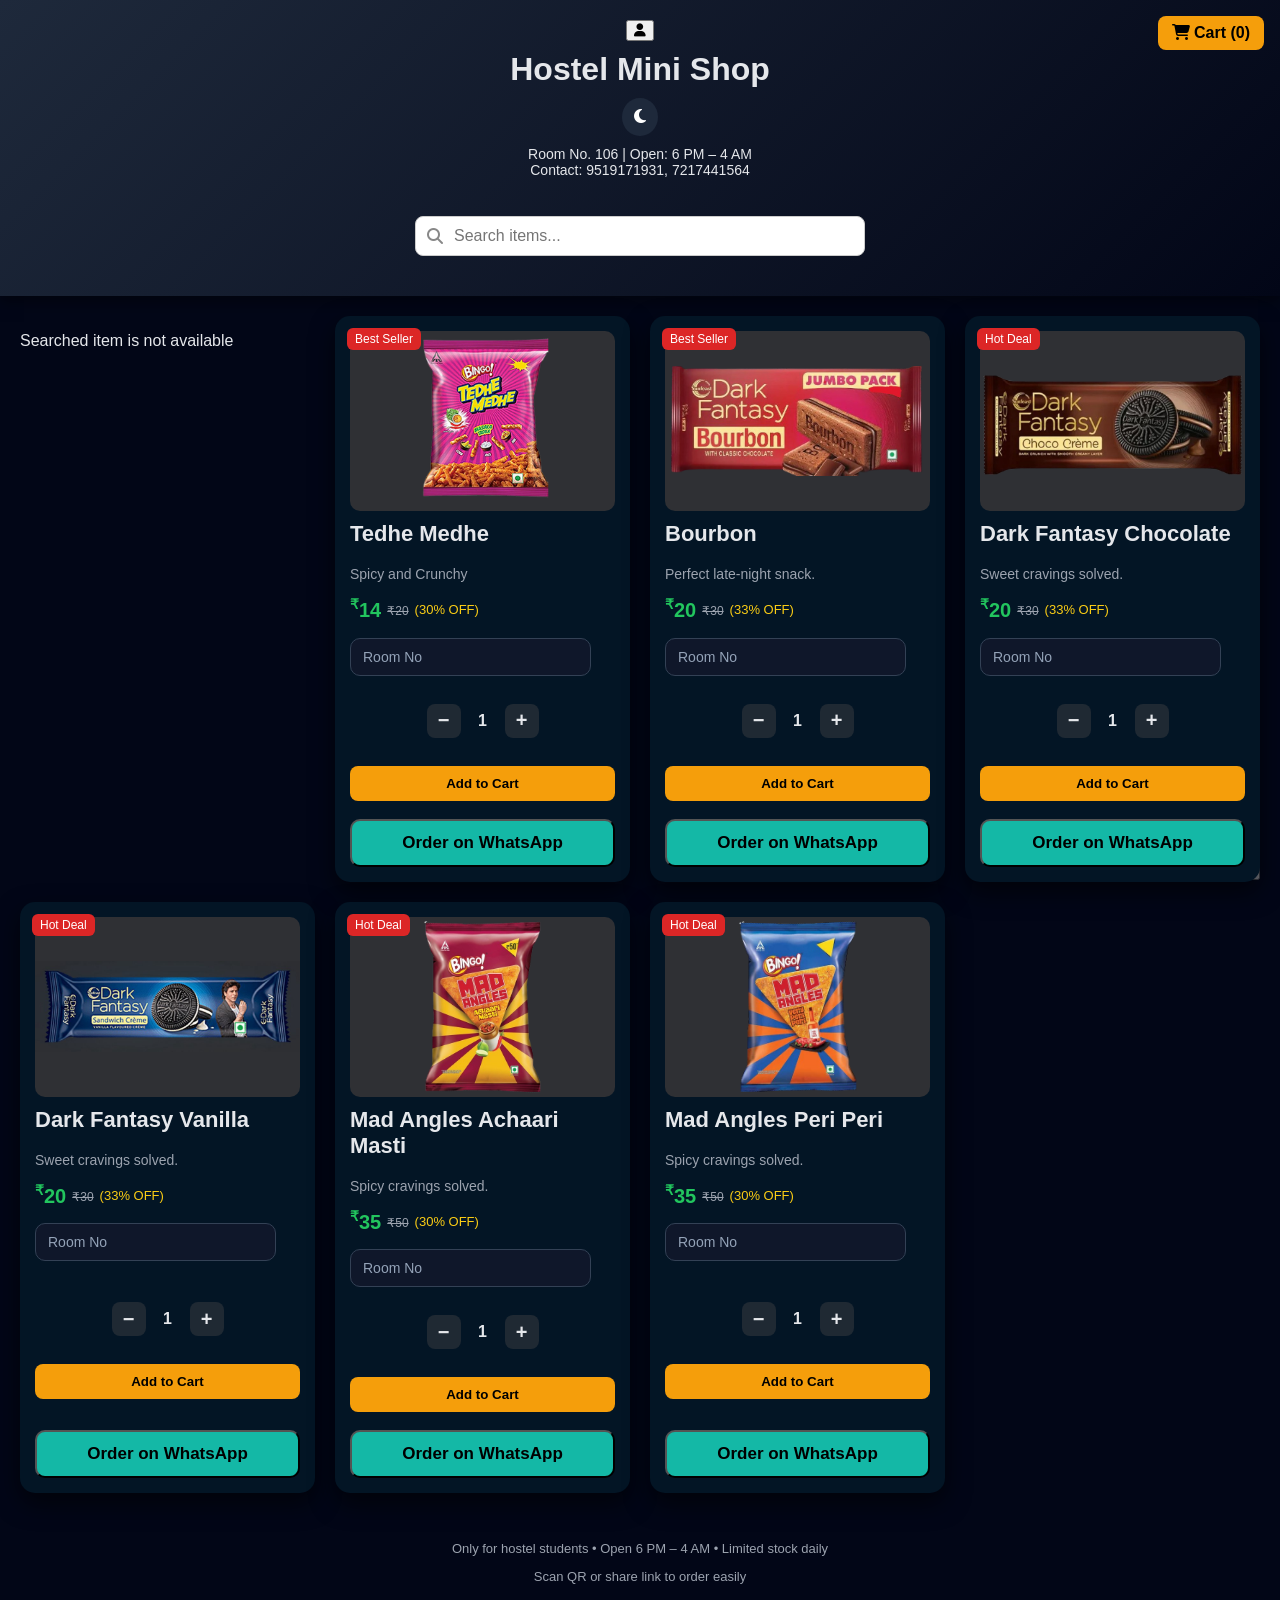
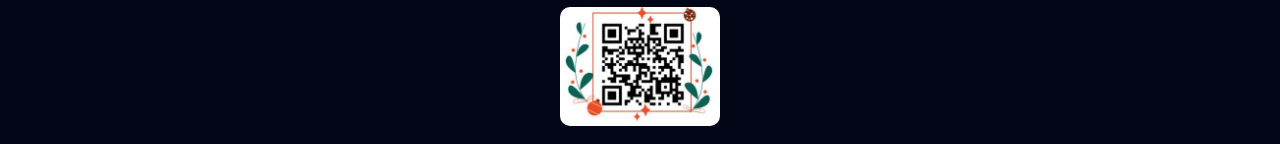
==== commit fe24ff24: "Update index.html" ====
--- a/index.html
+++ b/index.html
@@ -1,248 +1,418 @@
 <!doctype html>
 <html lang="en">
 <head>
-  <meta charset="UTF-8" />
-  <meta name="viewport" content="width=device-width, initial-scale=1.0" />
+
+  <!-- ===== META ===== -->
+  <meta charset="UTF-8">
+  <meta name="viewport" content="width=device-width, initial-scale=1.0">
   <title>Hostel Mini Shop</title>
 
-  <!-- PWA Meta -->
-  <meta name="theme-color" content="#0f172a" />
-  <link rel="manifest" href="manifest.json" />
-
-  <!-- Styles -->
-  <link rel="stylesheet" href="style.css" />
-
-  <!-- Icons -->
+  <!-- ===== PWA ===== -->
+  <meta name="theme-color" content="#0f172a">
+  <link rel="manifest" href="manifest.json">
+
+  <!-- ===== STYLES ===== -->
+  <link rel="stylesheet" href="style.css">
   <link rel="stylesheet"
-    href="https://cdnjs.cloudflare.com/ajax/libs/font-awesome/6.5.1/css/all.min.css"
-  />
+        href="https://cdnjs.cloudflare.com/ajax/libs/font-awesome/6.5.1/css/all.min.css">
+
 </head>
 
 <body>
 
-  <!-- ================= HEADER ================= -->
-  <header>
-
-    <!-- User Login -->
-    <button id="userLoginBtn" class="user-login-btn"
-      onclick="window.location.href='login.html'">
-      <i class="fa-solid fa-user"></i>
-    </button>
-
-    <div class="cart-bar">
-
-      <!-- Admin Analytics -->
-      <div id="adminTools" style="display:none">
-        <div id="analyticsBtn" class="analytics-btn"
-          onclick="window.location.href='analytics.html'">
-          <i class="fa-solid fa-chart-line"></i>
-          Analytics Dashboard
-        </div>
+<header>
+
+  <!-- User Login -->
+  <button id="userLoginBtn" class="user-login-btn"
+          onclick="window.location.href='login.html'">
+    <i class="fa-solid fa-user"></i>
+  </button>
+
+  <!-- ===== TOP BAR ===== -->
+  <div class="cart-bar">
+
+    <!-- Admin Tools -->
+    <div id="adminTools" style="display:none;">
+      <div id="analyticsBtn" class="analytics-btn"
+           onclick="window.location.href='analytics.html'">
+        <i class="fa-solid fa-chart-line"></i>
+        Analytics Dashboard
       </div>
-
-      <!-- Title -->
-      <h1>Hostel Mini Shop</h1>
-
-      <!-- Cart -->
-      <div class="cart-header"
-        onclick="window.location.href='cart.html'">
-        <i class="fa-solid fa-cart-shopping"></i>
-        Cart (<span id="cart-count">0</span>)
-      </div>
-
-    </div>
-
-    <!-- Theme Toggle -->
-    <button id="themeToggle" class="theme-btn">
-      <i class="fa-solid fa-moon"></i>
-    </button>
-
-    <!-- Shop Info -->
-    <p>
-      Room No. 106 | Open: 6 PM – 4 AM <br>
-      Contact: 9519171931, 7217441564
-    </p>
-
-    <!-- Search -->
-    <div class="search-container">
-      <i class="fa fa-search"></i>
-
-      <input
-        type="text"
-        id="searchBox"
-        placeholder="Search items..."
-        onkeyup="searchItems()"
-      />
-
-      <span id="clearSearch" class="clear-search">
-        <i class="fa-solid fa-xmark"></i>
-      </span>
-    </div>
-
-  </header>
-
-
-  <!-- ================= ADMIN BUTTON ================= -->
-  <button id="adminLogin" class="admin-login-btn">Admin</button>
-
-
-  <!-- ================= ADMIN PANEL ================= -->
-  <div id="adminPanel"
-       style="display:none; text-align:center; margin:10px">
-
-    <button id="shopToggle" class="admin-btn">
-      Shop: <span id="shopStatus">OPEN</span>
-    </button>
-
-  </div>
-
-
-  <!-- ================= ADMIN LOGIN MODAL ================= -->
-  <div id="adminModal" class="admin-modal">
-
-    <div class="admin-modal-content">
-
-      <h3>Admin Login</h3>
-
-      <input
-        type="password"
-        id="adminPassword"
-        placeholder="Enter Admin Code"
-      />
-
-      <div class="admin-modal-buttons">
-        <button id="adminClose">Cancel</button>
-        <button id="adminSubmit">Login</button>
-      </div>
-
-      <p id="adminError" class="admin-error"></p>
-
-    </div>
-  </div>
-
-
-  <!-- ================= ADMIN SUCCESS POPUP ================= -->
-  <div id="adminSuccessModal" class="admin-modal">
-
-    <div class="admin-modal-content">
-
-      <h3>✅ Admin Mode Enabled</h3>
-      <p>You now have full access to admin controls.</p>
-
-      <button id="successClose">OK</button>
-
-    </div>
-  </div>
-
-
-  <!-- ================= PRODUCTS ================= -->
-  <div class="container">
-
-    <div class="no-result-wrapper">
-      <p id="noResult">
-        Searched item is not available
-      </p>
-    </div>
-
-
-    <!-- ===== PRODUCT 1 ===== -->
-    <div class="product" data-product="tedhe-medhe">
-
-      <span class="badge">Best Seller</span>
-
-      <img src="tedhe-medhe-removebg-preview.png" alt="Tedhe Medhe" />
-
-      <h2>Tedhe Medhe</h2>
-      <p>Spicy and Crunchy</p>
-
-      <div class="price-row">
-        <span class="new-price"><span class="rs">₹</span>14</span>
-        <span class="old-price">₹20</span>
-        <span class="offer">(30% OFF)</span>
-      </div>
-
-      <div class="stock" id="tedhe-medhe-stock"></div>
-
-      <div class="input-box">
-        <input type="text" class="note-box" placeholder="Room No">
-      </div>
-
-      <div class="qty-box">
-        <button class="qty-btn" onclick="changeQty(this,-1)">−</button>
-        <span class="qty">1</span>
-        <button class="qty-btn" onclick="changeQty(this,1)">+</button>
-      </div>
-
-      <button class="cart-btn" onclick="addToCart(this)">
-        Add to Cart
-      </button>
-
-      <button class="btn" onclick="orderProduct(this)">
-        Order on WhatsApp
-      </button>
-
-    </div>
-
-
-    <!-- ===== PRODUCT 2 ===== -->
-    <div class="product" data-product="bourbon">
-
-      <span class="badge">Best Seller</span>
-
-      <img src="Bourbon-removebg-preview.png" alt="Bourbon">
-
-      <h2>Bourbon</h2>
-      <p>Perfect late-night snack.</p>
-
-      <div class="price-row">
-        <span class="new-price"><span class="rs">₹</span>20</span>
-        <span class="old-price">₹30</span>
-        <span class="offer">(33% OFF)</span>
-      </div>
-
-      <div class="stock" id="bourbon"></div>
-
-      <div class="input-box">
-        <input type="text" class="note-box" placeholder="Room No">
-      </div>
-
-      <div class="qty-box">
-        <button class="qty-btn" onclick="changeQty(this,-1)">−</button>
-        <span class="qty">1</span>
-        <button class="qty-btn" onclick="changeQty(this,1)">+</button>
-      </div>
-
-      <button class="cart-btn" onclick="addToCart(this)">Add to Cart</button>
-      <button class="btn" onclick="orderProduct(this)">Order on WhatsApp</button>
-
-    </div>
-
-  </div>
-
-
-  <!-- ================= FOOTER ================= -->
-  <footer>
-
-    <p>
-      Only for hostel students • Open 6 PM – 4 AM • Limited stock daily
-    </p>
-
-    <p>
-      Scan QR or share link to order easily
-    </p>
-
-    <img
-      src="hostel-qr.jpeg"
-      alt="Scan to open hostel shop"
-      style="width:160px; margin-top:10px; border-radius:10px"
+    </div>
+
+    <!-- Title -->
+    <h1>Hostel Mini Shop</h1>
+
+    <!-- Cart -->
+    <div class="cart-header"
+         onclick="window.location.href='cart.html'">
+      <i class="fa-solid fa-cart-shopping"></i>
+      Cart (<span id="cart-count">0</span>)
+    </div>
+
+  </div>
+
+  <!-- Theme Toggle -->
+  <button id="themeToggle" class="theme-btn">
+    <i class="fa-solid fa-moon"></i>
+  </button>
+
+  <!-- Shop Info -->
+  <p>
+    Room No. 106 | Open: 6 PM – 4 AM<br>
+    Contact: 9519171931, 7217441564
+  </p>
+
+  <br>
+
+  <!-- ===== SEARCH ===== -->
+  <div class="search-container">
+
+    <i class="fa fa-search"></i>
+
+    <input
+      type="text"
+      id="searchBox"
+      placeholder="Search items..."
+      onkeyup="searchItems()"
     >
 
-  </footer>
-
-
-  <!-- ================= SCRIPTS ================= -->
-  <script src="script.js"></script>
-  <script src="cart.js"></script>
+    <span id="clearSearch" class="clear-search">
+      <i class="fa-solid fa-xmark"></i>
+    </span>
+
+  </div>
+
+</header>
+
+
+<!-- ===== ADMIN BUTTON ===== -->
+<button id="adminLogin" class="admin-login-btn">Admin</button>
+
+<div id="adminPanel" style="display:none; text-align:center; margin:10px">
+
+  <button id="shopToggle" class="admin-btn">
+    Shop: <span id="shopStatus">OPEN</span>
+  </button>
+
+</div>
+
+
+<!-- ===== ADMIN LOGIN MODAL ===== -->
+<div id="adminModal" class="admin-modal">
+
+  <div class="admin-modal-content">
+
+    <h3>Admin Login</h3>
+
+    <input type="password"
+           id="adminPassword"
+           placeholder="Enter Admin Code">
+
+    <div class="admin-modal-buttons">
+      <button id="adminClose">Cancel</button>
+      <button id="adminSubmit">Login</button>
+    </div>
+
+    <p id="adminError" class="admin-error"></p>
+
+  </div>
+
+</div>
+
+
+<!-- ===== ADMIN SUCCESS MODAL ===== -->
+<div id="adminSuccessModal" class="admin-modal">
+
+  <div class="admin-modal-content">
+
+    <h3>✅ Admin Mode Enabled</h3>
+    <p>You now have full access to admin controls.</p>
+
+    <button id="successClose">OK</button>
+
+  </div>
+
+</div>
+
+
+<!-- ================= PRODUCTS ================= -->
+<div class="container">
+
+  <div class="no-result-wrapper">
+    <p id="noResult">Searched item is not available</p>
+  </div>
+
+
+  <!-- ===== PRODUCT 1 ===== -->
+  <div class="product" data-product="tedhe-medhe">
+
+    <span class="badge">Best Seller</span>
+    <img src="tedhe-medhe-removebg-preview.png" alt="Tedhe Medhe">
+
+    <h2>Tedhe Medhe</h2>
+    <p>Spicy and Crunchy</p>
+
+    <div class="price-row">
+      <span class="new-price"><span class="rs">₹</span>14</span>
+      <span class="old-price">₹20</span>
+      <span class="offer">(30% OFF)</span>
+    </div>
+
+    <div class="stock" id="tedhe-medhe-stock"></div>
+
+    <div class="input-box">
+      <input type="text" class="note-box" placeholder="Room No">
+    </div>
+
+    <br>
+
+    <div class="qty-box">
+      <button class="qty-btn" onclick="changeQty(this,-1)">−</button>
+      <span class="qty">1</span>
+      <button class="qty-btn" onclick="changeQty(this,1)">+</button>
+    </div>
+
+    <br>
+
+    <button class="cart-btn" onclick="addToCart(this)">Add to Cart</button>
+
+    <br>
+
+    <button class="btn" onclick="orderProduct(this)">
+      Order on WhatsApp
+    </button>
+
+  </div>
+
+
+  <!-- ===== PRODUCT 2 ===== -->
+  <div class="product" data-product="bourbon">
+
+    <span class="badge">Best Seller</span>
+    <img src="Bourbon-removebg-preview.png" alt="Bourbon">
+
+    <h2>Bourbon</h2>
+    <p>Perfect late-night snack.</p>
+
+    <div class="price-row">
+      <span class="new-price"><span class="rs">₹</span>20</span>
+      <span class="old-price">₹30</span>
+      <span class="offer">(33% OFF)</span>
+    </div>
+
+    <div class="stock" id="bourbon"></div>
+
+    <div class="input-box">
+      <input type="text" class="note-box" placeholder="Room No">
+    </div>
+
+    <br>
+
+    <div class="qty-box">
+      <button class="qty-btn" onclick="changeQty(this,-1)">−</button>
+      <span class="qty">1</span>
+      <button class="qty-btn" onclick="changeQty(this,1)">+</button>
+    </div>
+
+    <br>
+
+    <button class="cart-btn" onclick="addToCart(this)">Add to Cart</button>
+
+    <br>
+
+    <button class="btn" onclick="orderProduct(this)">
+      Order on WhatsApp
+    </button>
+
+  </div>
+
+
+  <!-- ===== PRODUCT 3 ===== -->
+  <div class="product" data-product="dark-fantasy-chocolate">
+
+    <span class="badge">Hot Deal</span>
+    <img src="Dark_Fantasy_Chocolate-removebg-preview.png" alt="Chocolate">
+
+    <h2>Dark Fantasy Chocolate</h2>
+    <p>Sweet cravings solved.</p>
+
+    <div class="price-row">
+      <span class="new-price"><span class="rs">₹</span>20</span>
+      <span class="old-price">₹30</span>
+      <span class="offer">(33% OFF)</span>
+    </div>
+
+    <div class="stock" id="dark-fantasy-chocolate"></div>
+
+    <div class="input-box">
+      <input type="text" class="note-box" placeholder="Room No">
+    </div>
+
+    <br>
+
+    <div class="qty-box">
+      <button class="qty-btn" onclick="changeQty(this,-1)">−</button>
+      <span class="qty">1</span>
+      <button class="qty-btn" onclick="changeQty(this,1)">+</button>
+    </div>
+
+    <br>
+
+    <button class="cart-btn" onclick="addToCart(this)">Add to Cart</button>
+
+    <br>
+
+    <button class="btn" onclick="orderProduct(this)">
+      Order on WhatsApp
+    </button>
+
+  </div>
+
+
+  <!-- ===== PRODUCT 4 ===== -->
+  <div class="product" data-product="dark-fantasy-vanilla">
+
+    <span class="badge">Hot Deal</span>
+    <img src="Dark Fantasy Vanilla.jpeg" alt="Vanilla">
+
+    <h2>Dark Fantasy Vanilla</h2>
+    <p>Sweet cravings solved.</p>
+
+    <div class="price-row">
+      <span class="new-price"><span class="rs">₹</span>20</span>
+      <span class="old-price">₹30</span>
+      <span class="offer">(33% OFF)</span>
+    </div>
+
+    <div class="stock" id="dark-fantasy-vanilla"></div>
+
+    <div class="input-box">
+      <input type="text" class="note-box" placeholder="Room No">
+    </div>
+
+    <br>
+
+    <div class="qty-box">
+      <button class="qty-btn" onclick="changeQty(this,-1)">−</button>
+      <span class="qty">1</span>
+      <button class="qty-btn" onclick="changeQty(this,1)">+</button>
+    </div>
+
+    <br>
+
+    <button class="cart-btn" onclick="addToCart(this)">Add to Cart</button>
+
+    <br>
+
+    <button class="btn" onclick="orderProduct(this)">
+      Order on WhatsApp
+    </button>
+
+  </div>
+
+
+  <!-- ===== PRODUCT 5 ===== -->
+  <div class="product" data-product="mad-angles-achaari">
+
+    <span class="badge">Hot Deal</span>
+    <img src="mad angles achaari new.jpeg.png" alt="Mad Angles">
+
+    <h2>Mad Angles Achaari Masti</h2>
+    <p>Spicy cravings solved.</p>
+
+    <div class="price-row">
+      <span class="new-price"><span class="rs">₹</span>35</span>
+      <span class="old-price">₹50</span>
+      <span class="offer">(30% OFF)</span>
+    </div>
+
+    <div class="stock" id="mad-angles-achaari"></div>
+
+    <div class="input-box">
+      <input type="text" class="note-box" placeholder="Room No">
+    </div>
+
+    <br>
+
+    <div class="qty-box">
+      <button class="qty-btn" onclick="changeQty(this,-1)">−</button>
+      <span class="qty">1</span>
+      <button class="qty-btn" onclick="changeQty(this,1)">+</button>
+    </div>
+
+    <br>
+
+    <button class="cart-btn" onclick="addToCart(this)">Add to Cart</button>
+
+    <br>
+
+    <button class="btn" onclick="orderProduct(this)">
+      Order on WhatsApp
+    </button>
+
+  </div>
+
+
+  <!-- ===== PRODUCT 6 ===== -->
+  <div class="product" data-product="mad-angles-peri">
+
+    <span class="badge">Hot Deal</span>
+    <img src="bingo-peri-peri-mad-angles-removebg-preview - Copy.png" alt="Mad Angles">
+
+    <h2>Mad Angles Peri Peri</h2>
+    <p>Spicy cravings solved.</p>
+
+    <div class="price-row">
+      <span class="new-price"><span class="rs">₹</span>35</span>
+      <span class="old-price">₹50</span>
+      <span class="offer">(30% OFF)</span>
+    </div>
+
+    <div class="stock" id="mad-angles-peri"></div>
+
+    <div class="input-box">
+      <input type="text" class="note-box" placeholder="Room No">
+    </div>
+
+    <br>
+
+    <div class="qty-box">
+      <button class="qty-btn" onclick="changeQty(this,-1)">−</button>
+      <span class="qty">1</span>
+      <button class="qty-btn" onclick="changeQty(this,1)">+</button>
+    </div>
+
+    <br>
+
+    <button class="cart-btn" onclick="addToCart(this)">Add to Cart</button>
+
+    <br>
+
+    <button class="btn" onclick="orderProduct(this)">
+      Order on WhatsApp
+    </button>
+
+  </div>
+
+</div>
+
+
+<footer>
+
+  <p>Only for hostel students • Open 6 PM – 4 AM • Limited stock daily</p>
+  <p>Scan QR or share link to order easily</p>
+
+  <img
+    src="hostel-qr.jpeg"
+    alt="Scan to open hostel shop"
+    style="width:160px; margin-top:10px; border-radius:10px"
+  >
+
+</footer>
+
+<script src="script.js"></script>
+<script src="cart.js"></script>
 
 </body>
 </html>
--- a/style.css
+++ b/style.css
@@ -1,10 +1,9 @@
+/* =====================================================
+GLOBAL RESET
+===================================================== */
+
 * {
   box-sizing: border-box;
-}
-
-img {
-  max-width: 100%;
-  height: auto;
 }
 
 body {
@@ -12,23 +11,40 @@
   font-family: "Segoe UI", sans-serif;
   background: #020617;
   color: #e5e7eb;
-}
+  font-size: clamp(14px, 2.5vw, 16px);
+}
+
+img {
+  max-width: 100%;
+  height: auto;
+}
+
+
+/* =====================================================
+HEADER
+===================================================== */
 
 header {
   background: linear-gradient(135deg, #1e293b, #020617);
   padding: 20px;
   text-align: center;
-  box-shadow: 0 4px 15px rgba(0, 0, 0, 0.5);
+  box-shadow: 0 4px 15px rgba(0,0,0,0.5);
   position: relative;
 }
 
 header h1 {
   margin: 10px;
 }
+
 header p {
   margin: 10px 0 0;
   font-size: 14px;
 }
+
+
+/* =====================================================
+PRODUCT GRID
+===================================================== */
 
 .container {
   padding: 20px;
@@ -41,11 +57,35 @@
   background: #031525;
   border-radius: 15px;
   padding: 15px;
-  box-shadow: 0 10px 25px rgba(0, 0, 0, 0.6);
+  box-shadow: 0 10px 25px rgba(0,0,0,0.6);
   position: relative;
   display: flex;
   flex-direction: column;
 }
+
+.product img {
+  width: 100%;
+  height: 180px;
+  object-fit: contain;
+  border-radius: 10px;
+  background-color: #2f3034;
+}
+
+.product h2 {
+  margin: 10px 0 5px;
+  color: #e5e7eb;
+  font-size: clamp(18px, 4vw, 22px);
+}
+
+.product p {
+  font-size: 14px;
+  color: #9ca3af;
+}
+
+
+/* =====================================================
+BADGE
+===================================================== */
 
 .badge {
   position: absolute;
@@ -57,6 +97,12 @@
   padding: 4px 8px;
   border-radius: 6px;
 }
+
+
+/* =====================================================
+PRICE ROW
+===================================================== */
+
 .price-row {
   display: flex;
   align-items: flex-start;
@@ -79,7 +125,7 @@
   color: #9ca3af;
   text-decoration: line-through;
   position: relative;
-  top: 8px; /* pushes it down = subscript effect */
+  top: 8px;
 }
 
 .offer {
@@ -87,23 +133,6 @@
   color: #facc15;
   position: relative;
   top: 6px;
-}
-
-.product img {
-  width: 100%;
-  height: 180px;
-  object-fit: contain;
-  border-radius: 10px;
-  background-color: #2f3034;
-}
-
-.product h2 {
-  margin: 10px 0 5px;
-  color: #e5e7eb;
-}
-.product p {
-  font-size: 14px;
-  color: #9ca3af;
 }
 
 .stock {
@@ -112,20 +141,22 @@
   margin-bottom: 10px;
 }
 
+
+/* =====================================================
+INPUT (ROOM NUMBER)
+===================================================== */
+
 .note-box {
   width: 91%;
   padding: 10px 12px;
-  margin: 6px 0 10px 0px;
+  margin: 6px 0 10px;
   border-radius: 10px;
   font-size: 14px;
-  
   border: 1px solid #334155;
   background-color: #0f172a;
   color: #f8fafc;
   outline: none;
-  transition:
-    border-color 0.2s,
-    box-shadow 0.2s;
+  transition: border-color 0.2s, box-shadow 0.2s;
 }
 
 .note-box::placeholder {
@@ -134,15 +165,20 @@
 
 .note-box:focus {
   border-color: #0af7db;
-  box-shadow: 0 0 0 2px rgba(34, 197, 94, 0.25);
-}
+  box-shadow: 0 0 0 2px rgba(34,197,94,0.25);
+}
+
+
+/* =====================================================
+QUANTITY
+===================================================== */
 
 .qty-box {
   display: flex;
   align-items: center;
   justify-content: center;
   gap: 12px;
-  margin: auto 0px 10px 0px;
+  margin: auto 0 10px;
 }
 
 .qty-btn {
@@ -166,6 +202,31 @@
   font-weight: bold;
   min-width: 20px;
   text-align: center;
+}
+
+
+/* =====================================================
+BUTTONS
+===================================================== */
+
+.cart-btn {
+  background: #f59e0b;
+  color: #000;
+  border: none;
+  padding: 10px;
+  border-radius: 8px;
+  width: 100%;
+  font-weight: bold;
+  cursor: pointer;
+}
+
+.cart-btn:hover {
+  background: #fbbf24;
+}
+
+.cart-btn:disabled {
+  opacity: 0.7;
+  cursor: not-allowed;
 }
 
 .btn {
@@ -177,20 +238,19 @@
   text-decoration: none;
   border-radius: 10px;
   font-size: 17px;
-  font-weight: bolder;
+  font-weight: bold;
   margin-top: auto;
 }
 
 .btn:hover {
-  background-color: #0d9488;
-}
-
-footer {
-  text-align: center;
-  padding: 15px;
-  font-size: 13px;
-  color: #9ca3af;
-}
+  background: #0d9488;
+}
+
+
+/* =====================================================
+CART BUTTON
+===================================================== */
+
 .cart-header {
   position: absolute;
   top: 16px;
@@ -201,28 +261,21 @@
   border-radius: 8px;
   font-weight: bold;
   cursor: pointer;
-  overflow: hidden;
-}
-
-.cart-btn {
-  background: #f59e0b;
-  color: #000;
-  border: none;
-  padding: 10px;
-  border-radius: 8px;
-  width: 100%;
-  font-weight: bold;
-  cursor: pointer;
-}
-
-.cart-btn:hover {
-  background: #fbbf24;
-}
-
-.cart-btn:disabled{
-  opacity: 0.7;
-  cursor: not-allowed;
-}
+}
+
+.cart-drop-ball {
+  position: absolute;
+  width: 8px;
+  height: 8px;
+  background: black;
+  border-radius: 50%;
+  pointer-events: none;
+}
+
+
+/* =====================================================
+SEARCH
+===================================================== */
 
 .search-container {
   position: relative;
@@ -231,17 +284,14 @@
   margin: 20px auto;
 }
 
-/* SEARCH INPUT */
 .search-container input {
   width: 100%;
-  padding: 10px 38px 10px 38px; /* LEFT icon + RIGHT X space */
+  padding: 10px 38px;
   border-radius: 8px;
   border: 1px solid #ccc;
   font-size: 16px;
-  box-sizing: border-box;
-}
-
-/* SEARCH ICON */
+}
+
 .search-container i.fa-search {
   position: absolute;
   top: 50%;
@@ -250,10 +300,9 @@
   color: #888;
 }
 
-/* CLEAR X */
 #clearSearch {
   position: absolute;
-  top:50%;
+  top: 50%;
   right: 12px;
   transform: translateY(-50%);
   cursor: pointer;
@@ -263,34 +312,38 @@
 }
 
 #clearSearch:hover {
-  color:  black;
-}
-
-body.light #clearSearch:hover {
   color: black;
 }
 
-/* ☀️ THEME BUTTON */
+
+/* =====================================================
+THEME BUTTON
+===================================================== */
+
 .theme-btn {
   position: relative;
   background: #1e293b;
-  color: #ffffff;
+  color: #fff;
   border: none;
   padding: 10px 12px;
   border-radius: 50%;
   cursor: pointer;
   font-size: 16px;
   z-index: 1000;
-  transition: transform 0.4s ease, background 0.3s ease;
+  transition: transform 0.4s ease;
 }
 
 .theme-btn.rotate {
   transform: rotate(180deg);
 }
 
-/* ☀️ LIGHT MODE */
+
+/* =====================================================
+LIGHT MODE
+===================================================== */
+
 body.light {
-  background: #ffffff;
+  background: #fff;
   color: #020617;
 }
 
@@ -298,59 +351,31 @@
 body.light footer {
   background: #8cc5ff;
   color: #020617;
-  box-shadow: 0 2px 8px rgba(0,0,0,0.05);
 }
 
 body.light .product {
   background: #cae5ff;
-  box-shadow: 0 6px 18px rgba(0,0,0,0.08);
 }
 
 body.light .cart-btn,
 body.light .btn {
   background: #0f172a;
-  color: #ffffff;
+  color: #fff;
 }
 
 body.light .qty-btn {
-  background: #e5e7eb;
-  color: #020617;
-}
-
-body.light input {
-  background: #ffffff;
-  color: #020617;
-}
-
-body.light .product h2 {
-  color: #020617;
-}
-
-body.light .product p {
-  color: #020617;
+  background: #2e3847;
+  color: white;
 }
 
 body.light .offer {
   color: red;
 }
 
-body.light .note-box:focus {
-  border-color: #000000;
-  box-shadow: 2px 2px 2px 2px rgba(0, 0, 0, 0);
-}
-
-body.light .cart-header{
-  background-color: #fec66c;
-}
-
-body.light .qty-btn{
-  background-color: #2e3847;
-  color: white;
-}
-
-body.light .qty-btn:hover {
-  background: #0f172a;
-}
+
+/* =====================================================
+ADMIN
+===================================================== */
 
 .admin-login-btn {
   position: fixed;
@@ -372,110 +397,10 @@
   font-weight: bold;
 }
 
-/* 📱 MOBILE */
-@media (max-width: 600px) {
-
-  .container {
-    grid-template-columns: 1fr;
-    padding: 12px;
-  }
-
-  .product {
-    padding: 12px;
-  }
-
-  .product img {
-    height: 160px;
-  }
-
-  .search-container {
-    padding: 0 12px;
-  }
-
-  .search-container i{
-    left: 20px;
-  }
-
-  .cart-header {
-    position: fixed;
-    top: 12px;
-    right: 12px;
-    z-index: 1000;
-  }
-
-  .btn,
-  .cart-btn {
-    font-size: 16px;
-    padding: 14px;
-    min-height: 44px;
-  }
-}
-
-/* 📱 TABLET */
-@media (min-width: 600px) and (max-width: 1024px) {
-
-  .container {
-    grid-template-columns: repeat(2, 1fr);
-  }
-
-  .product img {
-    height: 180px;
-  }
-}
-
-body {
-  font-size: clamp(14px, 2.5vw, 16px);
-}
-
-h2 {
-  font-size: clamp(18px, 4vw, 22px);
-}
-
-/* Small falling ball inside cart */
-.cart-drop-ball {
-  position: absolute;
-  width: 8px;
-  height: 8px;
-  background: black;
-  border-radius: 50%;
-  pointer-events: none;
-}
-
-/* ===== HEADER BAR LAYOUT ===== */
-.cart-bar{
-  position: relative;
-  display:flex;
-  align-items:center;
-  justify-content:center;
-}
-
-
-#adminTools{
-  position:absolute;
-  left:0px;
-  top:60px;
-  display:flex;
-  flex-direction:column;
-  align-items:flex-start;
-  gap:30px;              /* spacing between buttons */
-}
-
-
-/* Analytics button style */
-.analytics-btn {
-  background: #0f172a;
-  color: white;
-  padding: 8px 14px;
-  border-radius: 8px;
-  cursor: pointer;
-  font-weight: 600;
-}
-
-.analytics-btn:hover {
-  transform: translateY(-2px);
-}
-
-/* ===== ADMIN MODAL ===== */
+
+/* =====================================================
+ADMIN MODAL
+===================================================== */
 
 .admin-modal {
   position: fixed;
@@ -497,233 +422,46 @@
   box-shadow: 0 10px 40px rgba(0,0,0,0.7);
 }
 
-.admin-modal-content h3 {
-  margin-bottom: 15px;
-}
-
-.admin-modal-content input {
-  width: 100%;
-  padding: 10px;
-  border-radius: 8px;
-  border: 1px solid #334155;
-  background: #020617;
-  color: white;
-  margin-bottom: 15px;
-}
-
-.admin-modal-buttons {
-  display: flex;
-  gap: 10px;
-  justify-content: center;
-}
-
-.admin-modal-buttons button {
-  padding: 8px 14px;
-  border: none;
-  border-radius: 6px;
-  cursor: pointer;
-  font-weight: bold;
-}
-
-#adminSubmit {
-  background: #22c55e;
-  color: black;
-}
-
-#adminClose {
-  background: #ef4444;
-  color: white;
-}
-
-.admin-error {
-  margin-top: 10px;
-  color: red;
+
+/* =====================================================
+FOOTER
+===================================================== */
+
+footer {
+  text-align: center;
+  padding: 15px;
   font-size: 13px;
-}
-
-#adminSuccessModal .admin-modal-content {
-  display: flex;
-  flex-direction: column;
-  gap: 15px;
-  align-items: center;
-}
-
-#adminSuccessModal button {
-  background: #22c55e;
-  color: black;
-  border: none;
-  padding: 8px 14px;
-  border-radius: 6px;
-  cursor: pointer;
-  font-weight: bold;
-}
-
-@media (max-width: 1024px) {
-  .search-container {
-    width: 260px;
+  color: #9ca3af;
+}
+
+
+/* =====================================================
+RESPONSIVE
+===================================================== */
+
+@media (max-width: 600px) {
+
+  .container {
+    grid-template-columns: 1fr;
+    padding: 12px;
   }
 
-  .search-container input {
-    padding: 10px 36px;
-    font-size: 14px;
+  .product img {
+    height: 160px;
   }
 
-  .search-icon {
-    left: 10px;
-    font-size: 15px;
+  .btn,
+  .cart-btn {
+    font-size: 16px;
+    padding: 14px;
   }
 
-  .clear-search {
-    right: 10px;
-    font-size: 16px;
+}
+
+@media (min-width: 600px) and (max-width: 1024px) {
+
+  .container {
+    grid-template-columns: repeat(2,1fr);
   }
-}
-
-@media (max-width: 600px) {
-  .search-container {
-    width: 100%;
-  }
-
-  .search-container input {
-    padding: 12px 35px;
-    font-size: 14px;
-  }
-
-  .search-container i.fa-search{
-    left: 20px;
-  }
-
-  #clearSearch{
-    right: 20px;
-    font-size: 15px;
-  }
-
-  .search-icon {
-    left: 12px;
-    font-size: 16px;
-  }
-
-  .clear-search {
-    right: 20px;
-  }
-}
-
-/* Mobile & Tablet layout fix */
-@media(max-width:1024px){
-
-  #adminTools{
-    position:static;          /* stops overlap */
-    margin-bottom:12px;
-    align-items:center;
-    gap: 25px;
-  }
-
-  .cart-bar{
-    flex-direction:column;
-    gap:8px;
-  }
-
-}
-
-/* ===== USER LOGIN BUTTON (TOP LEFT) ===== */
-
-.user-login-btn {
-    position: fixed;
-    top: 20px;
-    left: 20px;
-    width: 40px;
-    height: 40px;
-    border-radius: 50%;
-    border: none;
-    background: #f5a623; /* your gold accent */
-    color: #000;
-    font-size: 15px;
-    cursor: pointer;
-    display: flex;
-    justify-content: center;
-    align-items: center;
-    box-shadow: 0 4px 10px rgba(0,0,0,0.4);
-    transition: 0.3s ease;
-    z-index: 1000;
-}
-
-.user-login-btn:hover {
-    transform: scale(1.1);
-}
-
-/* ===== SEARCH NOT FOUND FULL CENTER ===== */
-
-/* Wrapper handles centering */
-/* ===== SEARCH NOT FOUND RESPONSIVE CENTER ===== */
-
-.no-result-wrapper {
-  display: none;              /* hidden by default */
-  
-  width: 100%;
-  min-height: calc(100vh - 160px); 
-  /* subtract approx header + footer height */
-  justify-content: center;
-  align-items: center;
-
-  padding: 2rem 1rem;
-  text-align: center;
-}
-
-/* Text styling */
-#noResult {
-  text-align: center;
-  font-size: clamp(1.2rem, 3.5vw, 2rem);
-  font-weight: 600;
-
-  color: #facc15;
-  background: rgba(255, 255, 255, 0.05);
-  padding: 1.5rem 2rem;
-  border-radius: 14px;
-
-  width: min(90%, 500px);
-}
-
-@media (max-width: 1000px) {
-  .no-result-wrapper {
-    min-height: 50vh;
-    padding: 1.5rem 1rem;
-  }
-}
-
-@media (max-width: 1000px) {
-
-  /* USER LOGIN BUTTON */
-  .user-login-btn {
-    position: fixed;
-    top: 10px;
-    left: 10px;
-    width: 38px;
-    height: 38px;
-    font-size: 14px;
-    z-index: 2000;
-  }
-
-  /* CART BUTTON */
-  .cart-header {
-    position: fixed;
-    top: 10px;
-    right: 10px;
-    padding: 6px 12px;
-    font-size: 14px;
-    z-index: 2000;
-  }
-
-  /* Prevent header content overlapping */
-  header {
-    padding-top: 70px;
-  }
-
-}
-
-@media (max-width: 600px) {
-  .cart-header {
-    display: flex;
-    justify-content: center;
-    align-items: center;
-  }
-}+
+}
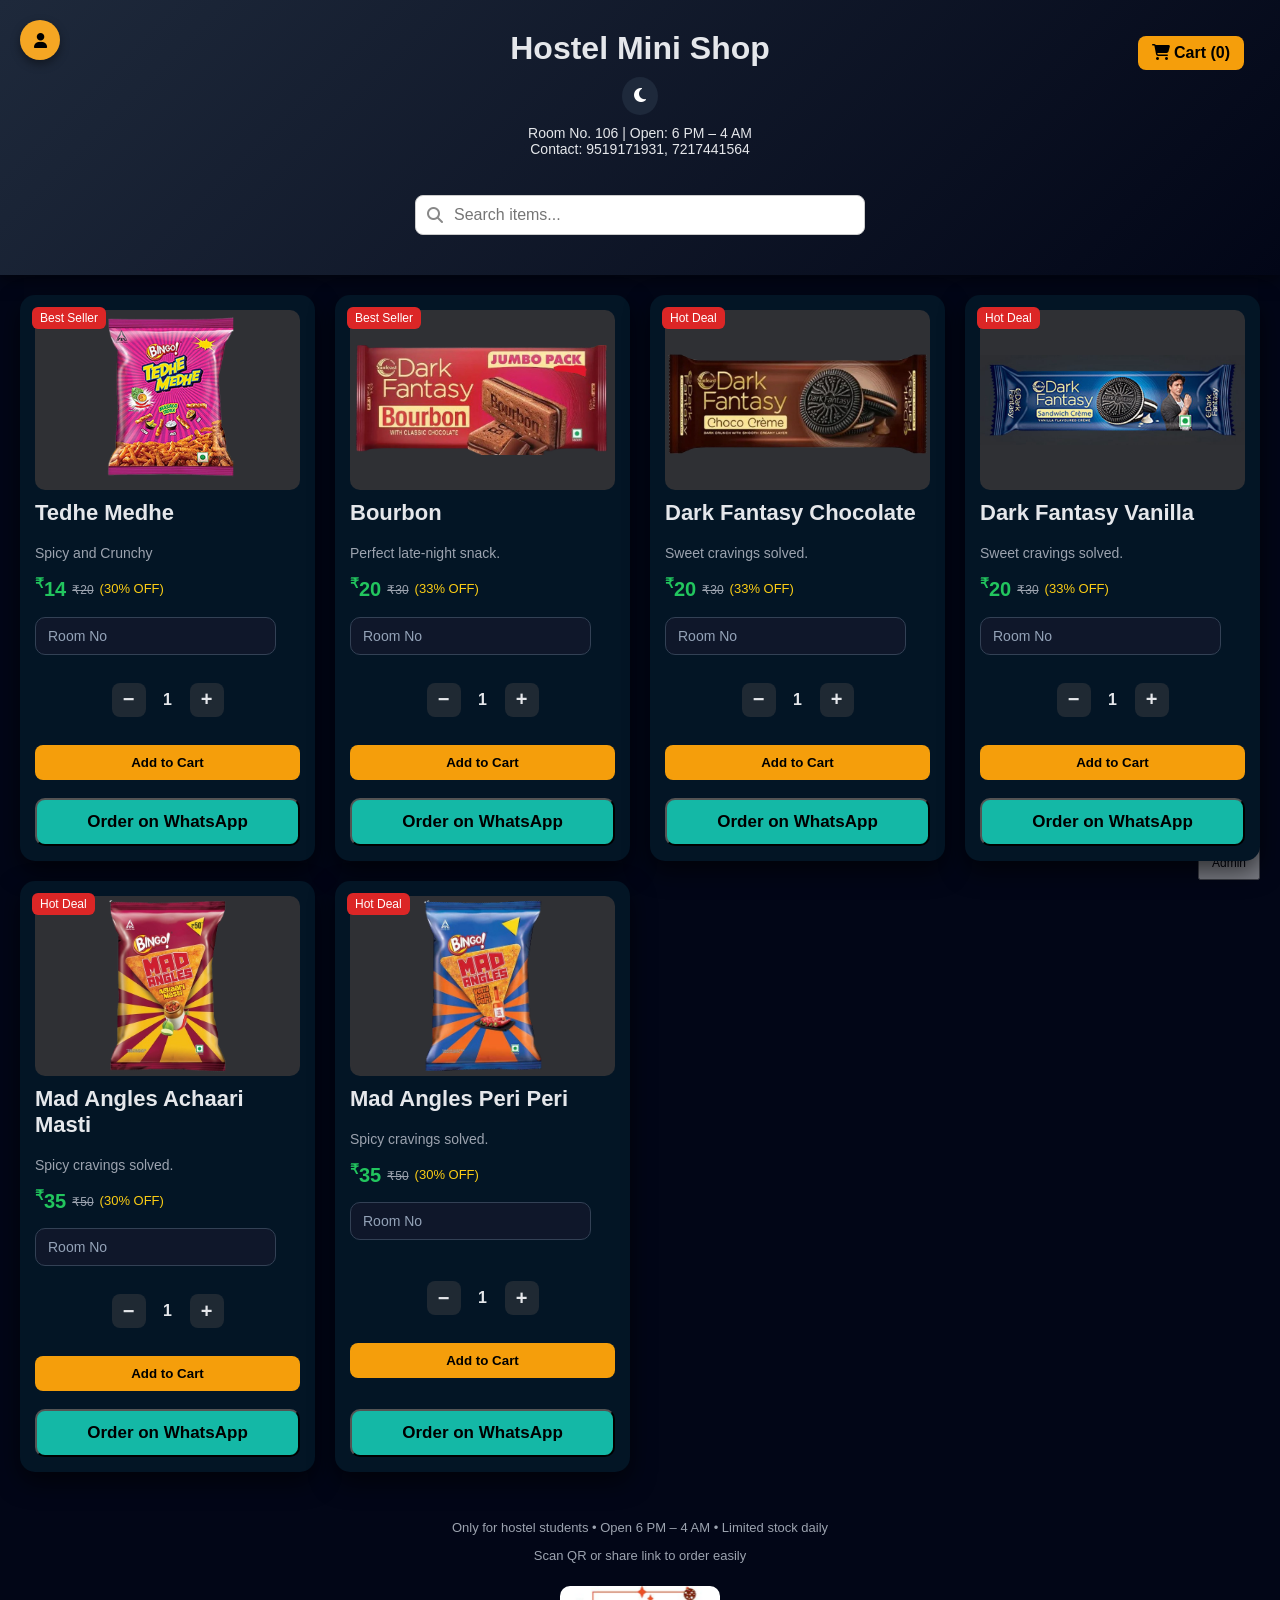
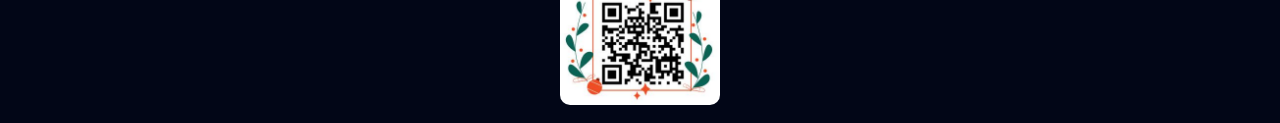
==== commit 9bbf5e89: "update" ====
--- a/index.html
+++ b/index.html
@@ -1,418 +1,316 @@
 <!doctype html>
 <html lang="en">
-<head>
-
-  <!-- ===== META ===== -->
-  <meta charset="UTF-8">
-  <meta name="viewport" content="width=device-width, initial-scale=1.0">
-  <title>Hostel Mini Shop</title>
-
-  <!-- ===== PWA ===== -->
-  <meta name="theme-color" content="#0f172a">
-  <link rel="manifest" href="manifest.json">
-
-  <!-- ===== STYLES ===== -->
-  <link rel="stylesheet" href="style.css">
-  <link rel="stylesheet"
-        href="https://cdnjs.cloudflare.com/ajax/libs/font-awesome/6.5.1/css/all.min.css">
-
-</head>
-
-<body>
-
-<header>
-
-  <!-- User Login -->
-  <button id="userLoginBtn" class="user-login-btn"
-          onclick="window.location.href='login.html'">
-    <i class="fa-solid fa-user"></i>
-  </button>
-
-  <!-- ===== TOP BAR ===== -->
-  <div class="cart-bar">
-
-    <!-- Admin Tools -->
-    <div id="adminTools" style="display:none;">
-      <div id="analyticsBtn" class="analytics-btn"
-           onclick="window.location.href='analytics.html'">
-        <i class="fa-solid fa-chart-line"></i>
-        Analytics Dashboard
-      </div>
+  <head>
+    <meta charset="UTF-8" />
+    <meta name="viewport" content="width=device-width, initial-scale=1.0" />
+    <title>Hostel Mini Shop</title>
+
+    <!-- PWA Meta -->
+    <meta name="theme-color" content="#0f172a" />
+    <link rel="manifest" href="manifest.json" />
+    <link rel="stylesheet" href="style.css" />
+    <link
+      rel="stylesheet"
+      href="https://cdnjs.cloudflare.com/ajax/libs/font-awesome/6.5.1/css/all.min.css"
+    />
+  </head>
+  <body>
+    <header>
+      <button
+        id="userLoginBtn"
+        class="user-login-btn"
+        onclick="window.location.href = 'login.html'"
+      >
+        <i class="fa-solid fa-user"></i>
+      </button>
+      <div class="cart-bar">
+        <!-- LEFT SIDE — Pending Orders -->
+        <div id="adminTools" style="display: none">
+          <div
+            id="analyticsBtn"
+            class="analytics-btn"
+            onclick="window.location.href = 'analytics.html'"
+          >
+            <i class="fa-solid fa-chart-line"></i>
+            Analytics Dashboard
+          </div>
+        </div>
+
+        <!-- CENTER — Title -->
+        <h1>Hostel Mini Shop</h1>
+
+        <!-- RIGHT SIDE — Cart -->
+        <div class="cart-header" onclick="window.location.href = 'cart.html'">
+          <i class="fa-solid fa-cart-shopping"></i>
+          Cart (<span id="cart-count">0</span>)
+        </div>
+      </div>
+      <button id="themeToggle" class="theme-btn">
+        <i class="fa-solid fa-moon"></i>
+      </button>
+      <p>
+        Room No. 106 | Open: 6 PM – 4 AM<br />Contact: 9519171931, 7217441564
+      </p>
+      <br />
+      <div class="search-container">
+        <i class="fa fa-search"></i>
+
+        <input
+          type="text"
+          id="searchBox"
+          placeholder="Search items..."
+          onkeyup="searchItems()"
+        />
+
+        <!-- CLEAR BUTTON -->
+        <span id="clearSearch" class="clear-search">
+          <i class="fa-solid fa-xmark"></i>
+        </span>
+      </div>
+    </header>
+
+    <button id="adminLogin" class="admin-login-btn">Admin</button>
+
+    <div
+      id="adminPanel"
+      style="display: none; text-align: center; margin: 10px"
+    >
+      <button id="shopToggle" class="admin-btn">
+        Shop: <span id="shopStatus">OPEN</span>
+      </button>
     </div>
 
-    <!-- Title -->
-    <h1>Hostel Mini Shop</h1>
-
-    <!-- Cart -->
-    <div class="cart-header"
-         onclick="window.location.href='cart.html'">
-      <i class="fa-solid fa-cart-shopping"></i>
-      Cart (<span id="cart-count">0</span>)
+    <!-- ===== ADMIN LOGIN MODAL ===== -->
+    <div id="adminModal" class="admin-modal">
+      <div class="admin-modal-content">
+        <h3>Admin Login</h3>
+
+        <input
+          type="password"
+          id="adminPassword"
+          placeholder="Enter Admin Code"
+        />
+
+        <div class="admin-modal-buttons">
+          <button id="adminClose">Cancel</button>
+          <button id="adminSubmit">Login</button>
+        </div>
+
+        <p id="adminError" class="admin-error"></p>
+      </div> 
     </div>
 
-  </div>
-
-  <!-- Theme Toggle -->
-  <button id="themeToggle" class="theme-btn">
-    <i class="fa-solid fa-moon"></i>
-  </button>
-
-  <!-- Shop Info -->
-  <p>
-    Room No. 106 | Open: 6 PM – 4 AM<br>
-    Contact: 9519171931, 7217441564
-  </p>
-
-  <br>
-
-  <!-- ===== SEARCH ===== -->
-  <div class="search-container">
-
-    <i class="fa fa-search"></i>
-
-    <input
-      type="text"
-      id="searchBox"
-      placeholder="Search items..."
-      onkeyup="searchItems()"
-    >
-
-    <span id="clearSearch" class="clear-search">
-      <i class="fa-solid fa-xmark"></i>
-    </span>
-
-  </div>
-
-</header>
-
-
-<!-- ===== ADMIN BUTTON ===== -->
-<button id="adminLogin" class="admin-login-btn">Admin</button>
-
-<div id="adminPanel" style="display:none; text-align:center; margin:10px">
-
-  <button id="shopToggle" class="admin-btn">
-    Shop: <span id="shopStatus">OPEN</span>
-  </button>
-
-</div>
-
-
-<!-- ===== ADMIN LOGIN MODAL ===== -->
-<div id="adminModal" class="admin-modal">
-
-  <div class="admin-modal-content">
-
-    <h3>Admin Login</h3>
-
-    <input type="password"
-           id="adminPassword"
-           placeholder="Enter Admin Code">
-
-    <div class="admin-modal-buttons">
-      <button id="adminClose">Cancel</button>
-      <button id="adminSubmit">Login</button>
+    <!-- ===== ADMIN SUCCESS POPUP ===== -->
+    <div id="adminSuccessModal" class="admin-modal">
+      <div class="admin-modal-content">
+        <h3>✅ Admin Mode Enabled</h3>
+        <p>You now have full access to admin controls.</p>
+        <button id="successClose">OK</button>
+      </div>
     </div>
 
-    <p id="adminError" class="admin-error"></p>
-
-  </div>
-
-</div>
-
-
-<!-- ===== ADMIN SUCCESS MODAL ===== -->
-<div id="adminSuccessModal" class="admin-modal">
-
-  <div class="admin-modal-content">
-
-    <h3>✅ Admin Mode Enabled</h3>
-    <p>You now have full access to admin controls.</p>
-
-    <button id="successClose">OK</button>
-
-  </div>
-
-</div>
-
-
-<!-- ================= PRODUCTS ================= -->
-<div class="container">
-
-  <div class="no-result-wrapper">
-    <p id="noResult">Searched item is not available</p>
-  </div>
-
-
-  <!-- ===== PRODUCT 1 ===== -->
-  <div class="product" data-product="tedhe-medhe">
-
-    <span class="badge">Best Seller</span>
-    <img src="tedhe-medhe-removebg-preview.png" alt="Tedhe Medhe">
-
-    <h2>Tedhe Medhe</h2>
-    <p>Spicy and Crunchy</p>
-
-    <div class="price-row">
-      <span class="new-price"><span class="rs">₹</span>14</span>
-      <span class="old-price">₹20</span>
-      <span class="offer">(30% OFF)</span>
+    <div class="container">
+      <div class="no-result-wrapper">
+        <p id="noResult">
+          Searched item is not available
+        </p>
+      </div>
+
+      <!-- Product 1 -->
+      <div class="product" data-product="tedhe-medhe">
+        <span class="badge">Best Seller</span>
+        <img src="tedhe-medhe-removebg-preview.png" alt="Tedhe Medhe" />
+        <h2>Tedhe Medhe</h2>
+        <p>Spicy and Crunchy</p>
+        <div class="price-row">
+          <span class="new-price"><span class="rs">₹</span>14</span>
+          <span class="old-price">₹20</span>
+          <span class="offer">(30% OFF)</span>
+        </div>
+        <div class="stock" id="tedhe-medhe-stock"></div>
+        <div class="input-box">
+          <input type="text" class="note-box" placeholder="Room No" />
+        </div>
+        <br />
+        <div class="qty-box">
+          <button class="qty-btn" onclick="changeQty(this, -1)">−</button>
+          <span class="qty">1</span>
+          <button class="qty-btn" onclick="changeQty(this, 1)">+</button>
+        </div>
+        <br />
+        <button class="cart-btn" onclick="addToCart(this)">Add to Cart</button>
+        <br />
+        <button class="btn" onclick="orderProduct(this)">
+          Order on WhatsApp
+        </button>
+      </div>
+
+      <!-- Product 2 -->
+      <div class="product" data-product="bourbon">
+        <span class="badge">Best Seller</span>
+        <img src="Bourbon-removebg-preview.png" alt="Bourbon" />
+        <h2>Bourbon</h2>
+        <p>Perfect late-night snack.</p>
+        <div class="price-row">
+          <span class="new-price"><span class="rs">₹</span>20</span>
+          <span class="old-price">₹30</span>
+          <span class="offer">(33% OFF)</span>
+        </div>
+        <div class="stock" id="bourbon"></div>
+        <div class="input-box">
+          <input type="text" class="note-box" placeholder="Room No" />
+        </div>
+        <br />
+        <div class="qty-box">
+          <button class="qty-btn" onclick="changeQty(this, -1)">−</button>
+          <span class="qty">1</span>
+          <button class="qty-btn" onclick="changeQty(this, 1)">+</button>
+        </div>
+        <br />
+        <button class="cart-btn" onclick="addToCart(this)">Add to Cart</button>
+        <br />
+        <button class="btn" onclick="orderProduct(this)">
+          Order on WhatsApp
+        </button>
+      </div>
+
+      <!-- Product 3 -->
+      <div class="product" data-product="dark-fantasy-chocolate">
+        <span class="badge">Hot Deal</span>
+        <img
+          src="Dark_Fantasy_Chocolate-removebg-preview.png"
+          alt="Chocolate"
+        />
+        <h2>Dark Fantasy Chocolate</h2>
+        <p>Sweet cravings solved.</p>
+        <div class="price-row">
+          <span class="new-price"><span class="rs">₹</span>20</span>
+          <span class="old-price">₹30</span>
+          <span class="offer">(33% OFF)</span>
+        </div>
+        <div
+          class="stock"
+          id="Dark_Fantasy_Chocolate-removebg-preview.png"
+        ></div>
+        <div class="input-box">
+          <input type="text" class="note-box" placeholder="Room No" />
+        </div>
+        <br />
+        <div class="qty-box">
+          <button class="qty-btn" onclick="changeQty(this, -1)">−</button>
+          <span class="qty">1</span>
+          <button class="qty-btn" onclick="changeQty(this, 1)">+</button>
+        </div>
+        <br />
+        <button class="cart-btn" onclick="addToCart(this)">Add to Cart</button>
+        <br />
+        <button class="btn" onclick="orderProduct(this)">
+          Order on WhatsApp
+        </button>
+      </div>
+
+      <!-- Product 4 -->
+      <div class="product" data-product="dark-fantasy-vanilla">
+        <span class="badge">Hot Deal</span>
+        <img src="Dark Fantasy Vanilla.jpeg" alt="Vanilla" />
+        <h2>Dark Fantasy Vanilla</h2>
+        <p>Sweet cravings solved.</p>
+        <div class="price-row">
+          <span class="new-price"><span class="rs">₹</span>20</span>
+          <span class="old-price">₹30</span>
+          <span class="offer">(33% OFF)</span>
+        </div>
+        <div class="stock" id="dark-fantasy-vanilla"></div>
+        <div class="input-box">
+          <input type="text" class="note-box" placeholder="Room No" />
+        </div>
+        <br />
+        <div class="qty-box">
+          <button class="qty-btn" onclick="changeQty(this, -1)">−</button>
+          <span class="qty">1</span>
+          <button class="qty-btn" onclick="changeQty(this, 1)">+</button>
+        </div>
+        <br />
+        <button class="cart-btn" onclick="addToCart(this)">Add to Cart</button>
+        <br />
+        <button class="btn" onclick="orderProduct(this)">
+          Order on WhatsApp
+        </button>
+      </div>
+
+      <!-- Product 5 -->
+      <div class="product" data-product="mad-angles-achaari">
+        <span class="badge">Hot Deal</span>
+        <img src="mad angles achaari new.jpeg.png" alt="Mad Angles" />
+        <h2>Mad Angles Achaari Masti</h2>
+        <p>Spicy cravings solved.</p>
+        <div class="price-row">
+          <span class="new-price"><span class="rs">₹</span>35</span>
+          <span class="old-price">₹50</span>
+          <span class="offer">(30% OFF)</span>
+        </div>
+        <div class="stock" id="mad-angles-achaari"></div>
+        <div class="input-box">
+          <input type="text" class="note-box" placeholder="Room No" />
+        </div>
+        <br />
+        <div class="qty-box">
+          <button class="qty-btn" onclick="changeQty(this, -1)">−</button>
+          <span class="qty">1</span>
+          <button class="qty-btn" onclick="changeQty(this, 1)">+</button>
+        </div>
+        <br />
+        <button class="cart-btn" onclick="addToCart(this)">Add to Cart</button>
+        <br />
+        <button class="btn" onclick="orderProduct(this)">
+          Order on WhatsApp
+        </button>
+      </div>
+
+      <!-- Product 6 -->
+      <div class="product" data-product="mad-angles-peri">
+        <span class="badge">Hot Deal</span>
+        <img
+          src="bingo-peri-peri-mad-angles-removebg-preview - Copy.png"
+          alt="Mad Angles"
+        />
+        <h2>Mad Angles Peri Peri</h2>
+        <p>Spicy cravings solved.</p>
+        <div class="price-row">
+          <span class="new-price"><span class="rs">₹</span>35</span>
+          <span class="old-price">₹50</span>
+          <span class="offer">(30% OFF)</span>
+        </div>
+        <div class="stock" id="mad-angles-peri"></div>
+        <div class="input-box">
+          <input type="text" class="note-box" placeholder="Room No" />
+        </div>
+        <br />
+        <div class="qty-box">
+          <button class="qty-btn" onclick="changeQty(this, -1)">−</button>
+          <span class="qty">1</span>
+          <button class="qty-btn" onclick="changeQty(this, 1)">+</button>
+        </div>
+        <br />
+        <button class="cart-btn" onclick="addToCart(this)">Add to Cart</button>
+        <br />
+        <button class="btn" onclick="orderProduct(this)">
+          Order on WhatsApp
+        </button>
+      </div>
     </div>
 
-    <div class="stock" id="tedhe-medhe-stock"></div>
-
-    <div class="input-box">
-      <input type="text" class="note-box" placeholder="Room No">
-    </div>
-
-    <br>
-
-    <div class="qty-box">
-      <button class="qty-btn" onclick="changeQty(this,-1)">−</button>
-      <span class="qty">1</span>
-      <button class="qty-btn" onclick="changeQty(this,1)">+</button>
-    </div>
-
-    <br>
-
-    <button class="cart-btn" onclick="addToCart(this)">Add to Cart</button>
-
-    <br>
-
-    <button class="btn" onclick="orderProduct(this)">
-      Order on WhatsApp
-    </button>
-
-  </div>
-
-
-  <!-- ===== PRODUCT 2 ===== -->
-  <div class="product" data-product="bourbon">
-
-    <span class="badge">Best Seller</span>
-    <img src="Bourbon-removebg-preview.png" alt="Bourbon">
-
-    <h2>Bourbon</h2>
-    <p>Perfect late-night snack.</p>
-
-    <div class="price-row">
-      <span class="new-price"><span class="rs">₹</span>20</span>
-      <span class="old-price">₹30</span>
-      <span class="offer">(33% OFF)</span>
-    </div>
-
-    <div class="stock" id="bourbon"></div>
-
-    <div class="input-box">
-      <input type="text" class="note-box" placeholder="Room No">
-    </div>
-
-    <br>
-
-    <div class="qty-box">
-      <button class="qty-btn" onclick="changeQty(this,-1)">−</button>
-      <span class="qty">1</span>
-      <button class="qty-btn" onclick="changeQty(this,1)">+</button>
-    </div>
-
-    <br>
-
-    <button class="cart-btn" onclick="addToCart(this)">Add to Cart</button>
-
-    <br>
-
-    <button class="btn" onclick="orderProduct(this)">
-      Order on WhatsApp
-    </button>
-
-  </div>
-
-
-  <!-- ===== PRODUCT 3 ===== -->
-  <div class="product" data-product="dark-fantasy-chocolate">
-
-    <span class="badge">Hot Deal</span>
-    <img src="Dark_Fantasy_Chocolate-removebg-preview.png" alt="Chocolate">
-
-    <h2>Dark Fantasy Chocolate</h2>
-    <p>Sweet cravings solved.</p>
-
-    <div class="price-row">
-      <span class="new-price"><span class="rs">₹</span>20</span>
-      <span class="old-price">₹30</span>
-      <span class="offer">(33% OFF)</span>
-    </div>
-
-    <div class="stock" id="dark-fantasy-chocolate"></div>
-
-    <div class="input-box">
-      <input type="text" class="note-box" placeholder="Room No">
-    </div>
-
-    <br>
-
-    <div class="qty-box">
-      <button class="qty-btn" onclick="changeQty(this,-1)">−</button>
-      <span class="qty">1</span>
-      <button class="qty-btn" onclick="changeQty(this,1)">+</button>
-    </div>
-
-    <br>
-
-    <button class="cart-btn" onclick="addToCart(this)">Add to Cart</button>
-
-    <br>
-
-    <button class="btn" onclick="orderProduct(this)">
-      Order on WhatsApp
-    </button>
-
-  </div>
-
-
-  <!-- ===== PRODUCT 4 ===== -->
-  <div class="product" data-product="dark-fantasy-vanilla">
-
-    <span class="badge">Hot Deal</span>
-    <img src="Dark Fantasy Vanilla.jpeg" alt="Vanilla">
-
-    <h2>Dark Fantasy Vanilla</h2>
-    <p>Sweet cravings solved.</p>
-
-    <div class="price-row">
-      <span class="new-price"><span class="rs">₹</span>20</span>
-      <span class="old-price">₹30</span>
-      <span class="offer">(33% OFF)</span>
-    </div>
-
-    <div class="stock" id="dark-fantasy-vanilla"></div>
-
-    <div class="input-box">
-      <input type="text" class="note-box" placeholder="Room No">
-    </div>
-
-    <br>
-
-    <div class="qty-box">
-      <button class="qty-btn" onclick="changeQty(this,-1)">−</button>
-      <span class="qty">1</span>
-      <button class="qty-btn" onclick="changeQty(this,1)">+</button>
-    </div>
-
-    <br>
-
-    <button class="cart-btn" onclick="addToCart(this)">Add to Cart</button>
-
-    <br>
-
-    <button class="btn" onclick="orderProduct(this)">
-      Order on WhatsApp
-    </button>
-
-  </div>
-
-
-  <!-- ===== PRODUCT 5 ===== -->
-  <div class="product" data-product="mad-angles-achaari">
-
-    <span class="badge">Hot Deal</span>
-    <img src="mad angles achaari new.jpeg.png" alt="Mad Angles">
-
-    <h2>Mad Angles Achaari Masti</h2>
-    <p>Spicy cravings solved.</p>
-
-    <div class="price-row">
-      <span class="new-price"><span class="rs">₹</span>35</span>
-      <span class="old-price">₹50</span>
-      <span class="offer">(30% OFF)</span>
-    </div>
-
-    <div class="stock" id="mad-angles-achaari"></div>
-
-    <div class="input-box">
-      <input type="text" class="note-box" placeholder="Room No">
-    </div>
-
-    <br>
-
-    <div class="qty-box">
-      <button class="qty-btn" onclick="changeQty(this,-1)">−</button>
-      <span class="qty">1</span>
-      <button class="qty-btn" onclick="changeQty(this,1)">+</button>
-    </div>
-
-    <br>
-
-    <button class="cart-btn" onclick="addToCart(this)">Add to Cart</button>
-
-    <br>
-
-    <button class="btn" onclick="orderProduct(this)">
-      Order on WhatsApp
-    </button>
-
-  </div>
-
-
-  <!-- ===== PRODUCT 6 ===== -->
-  <div class="product" data-product="mad-angles-peri">
-
-    <span class="badge">Hot Deal</span>
-    <img src="bingo-peri-peri-mad-angles-removebg-preview - Copy.png" alt="Mad Angles">
-
-    <h2>Mad Angles Peri Peri</h2>
-    <p>Spicy cravings solved.</p>
-
-    <div class="price-row">
-      <span class="new-price"><span class="rs">₹</span>35</span>
-      <span class="old-price">₹50</span>
-      <span class="offer">(30% OFF)</span>
-    </div>
-
-    <div class="stock" id="mad-angles-peri"></div>
-
-    <div class="input-box">
-      <input type="text" class="note-box" placeholder="Room No">
-    </div>
-
-    <br>
-
-    <div class="qty-box">
-      <button class="qty-btn" onclick="changeQty(this,-1)">−</button>
-      <span class="qty">1</span>
-      <button class="qty-btn" onclick="changeQty(this,1)">+</button>
-    </div>
-
-    <br>
-
-    <button class="cart-btn" onclick="addToCart(this)">Add to Cart</button>
-
-    <br>
-
-    <button class="btn" onclick="orderProduct(this)">
-      Order on WhatsApp
-    </button>
-
-  </div>
-
-</div>
-
-
-<footer>
-
-  <p>Only for hostel students • Open 6 PM – 4 AM • Limited stock daily</p>
-  <p>Scan QR or share link to order easily</p>
-
-  <img
-    src="hostel-qr.jpeg"
-    alt="Scan to open hostel shop"
-    style="width:160px; margin-top:10px; border-radius:10px"
-  >
-
-</footer>
-
-<script src="script.js"></script>
-<script src="cart.js"></script>
-
-</body>
+    <footer>
+      <p>Only for hostel students • Open 6 PM – 4 AM • Limited stock daily</p>
+      <p>Scan QR or share link to order easily</p>
+      <img
+        src="hostel-qr.jpeg"
+        alt="Scan to open hostel shop"
+        style="width: 160px; margin-top: 10px; border-radius: 10px"
+      />
+    </footer>
+    <script src="script.js"></script>
+    <script src="cart.js"></script>
+    <script src="login.js"></script>
+  </body>
 </html>
--- a/style.css
+++ b/style.css
@@ -1,9 +1,10 @@
-/* =====================================================
-GLOBAL RESET
-===================================================== */
-
 * {
   box-sizing: border-box;
+}
+
+img {
+  max-width: 100%;
+  height: auto;
 }
 
 body {
@@ -11,40 +12,23 @@
   font-family: "Segoe UI", sans-serif;
   background: #020617;
   color: #e5e7eb;
-  font-size: clamp(14px, 2.5vw, 16px);
-}
-
-img {
-  max-width: 100%;
-  height: auto;
-}
-
-
-/* =====================================================
-HEADER
-===================================================== */
+}
 
 header {
   background: linear-gradient(135deg, #1e293b, #020617);
   padding: 20px;
   text-align: center;
-  box-shadow: 0 4px 15px rgba(0,0,0,0.5);
+  box-shadow: 0 4px 15px rgba(0, 0, 0, 0.5);
   position: relative;
 }
 
 header h1 {
   margin: 10px;
 }
-
 header p {
   margin: 10px 0 0;
   font-size: 14px;
 }
-
-
-/* =====================================================
-PRODUCT GRID
-===================================================== */
 
 .container {
   padding: 20px;
@@ -57,35 +41,11 @@
   background: #031525;
   border-radius: 15px;
   padding: 15px;
-  box-shadow: 0 10px 25px rgba(0,0,0,0.6);
+  box-shadow: 0 10px 25px rgba(0, 0, 0, 0.6);
   position: relative;
   display: flex;
   flex-direction: column;
 }
-
-.product img {
-  width: 100%;
-  height: 180px;
-  object-fit: contain;
-  border-radius: 10px;
-  background-color: #2f3034;
-}
-
-.product h2 {
-  margin: 10px 0 5px;
-  color: #e5e7eb;
-  font-size: clamp(18px, 4vw, 22px);
-}
-
-.product p {
-  font-size: 14px;
-  color: #9ca3af;
-}
-
-
-/* =====================================================
-BADGE
-===================================================== */
 
 .badge {
   position: absolute;
@@ -97,12 +57,6 @@
   padding: 4px 8px;
   border-radius: 6px;
 }
-
-
-/* =====================================================
-PRICE ROW
-===================================================== */
-
 .price-row {
   display: flex;
   align-items: flex-start;
@@ -125,7 +79,7 @@
   color: #9ca3af;
   text-decoration: line-through;
   position: relative;
-  top: 8px;
+  top: 8px; /* pushes it down = subscript effect */
 }
 
 .offer {
@@ -135,28 +89,43 @@
   top: 6px;
 }
 
+.product img {
+  width: 100%;
+  height: 180px;
+  object-fit: contain;
+  border-radius: 10px;
+  background-color: #2f3034;
+}
+
+.product h2 {
+  margin: 10px 0 5px;
+  color: #e5e7eb;
+}
+.product p {
+  font-size: 14px;
+  color: #9ca3af;
+}
+
 .stock {
   font-size: 13px;
   color: #facc15;
   margin-bottom: 10px;
 }
 
-
-/* =====================================================
-INPUT (ROOM NUMBER)
-===================================================== */
-
 .note-box {
   width: 91%;
   padding: 10px 12px;
-  margin: 6px 0 10px;
+  margin: 6px 0 10px 0px;
   border-radius: 10px;
   font-size: 14px;
+  
   border: 1px solid #334155;
   background-color: #0f172a;
   color: #f8fafc;
   outline: none;
-  transition: border-color 0.2s, box-shadow 0.2s;
+  transition:
+    border-color 0.2s,
+    box-shadow 0.2s;
 }
 
 .note-box::placeholder {
@@ -165,20 +134,15 @@
 
 .note-box:focus {
   border-color: #0af7db;
-  box-shadow: 0 0 0 2px rgba(34,197,94,0.25);
-}
-
-
-/* =====================================================
-QUANTITY
-===================================================== */
+  box-shadow: 0 0 0 2px rgba(34, 197, 94, 0.25);
+}
 
 .qty-box {
   display: flex;
   align-items: center;
   justify-content: center;
   gap: 12px;
-  margin: auto 0 10px;
+  margin: auto 0px 10px 0px;
 }
 
 .qty-btn {
@@ -202,31 +166,6 @@
   font-weight: bold;
   min-width: 20px;
   text-align: center;
-}
-
-
-/* =====================================================
-BUTTONS
-===================================================== */
-
-.cart-btn {
-  background: #f59e0b;
-  color: #000;
-  border: none;
-  padding: 10px;
-  border-radius: 8px;
-  width: 100%;
-  font-weight: bold;
-  cursor: pointer;
-}
-
-.cart-btn:hover {
-  background: #fbbf24;
-}
-
-.cart-btn:disabled {
-  opacity: 0.7;
-  cursor: not-allowed;
 }
 
 .btn {
@@ -238,19 +177,20 @@
   text-decoration: none;
   border-radius: 10px;
   font-size: 17px;
-  font-weight: bold;
+  font-weight: bolder;
   margin-top: auto;
 }
 
 .btn:hover {
-  background: #0d9488;
-}
-
-
-/* =====================================================
-CART BUTTON
-===================================================== */
-
+  background-color: #0d9488;
+}
+
+footer {
+  text-align: center;
+  padding: 15px;
+  font-size: 13px;
+  color: #9ca3af;
+}
 .cart-header {
   position: absolute;
   top: 16px;
@@ -261,8 +201,237 @@
   border-radius: 8px;
   font-weight: bold;
   cursor: pointer;
-}
-
+  overflow: hidden;
+}
+
+.cart-btn {
+  background: #f59e0b;
+  color: #000;
+  border: none;
+  padding: 10px;
+  border-radius: 8px;
+  width: 100%;
+  font-weight: bold;
+  cursor: pointer;
+}
+
+.cart-btn:hover {
+  background: #fbbf24;
+}
+
+.cart-btn:disabled{
+  opacity: 0.7;
+  cursor: not-allowed;
+}
+
+.search-container {
+  position: relative;
+  max-width: 450px;
+  width: 100%;
+  margin: 20px auto;
+}
+
+/* SEARCH INPUT */
+.search-container input {
+  width: 100%;
+  padding: 10px 38px 10px 38px; /* LEFT icon + RIGHT X space */
+  border-radius: 8px;
+  border: 1px solid #ccc;
+  font-size: 16px;
+  box-sizing: border-box;
+}
+
+/* SEARCH ICON */
+.search-container i.fa-search {
+  position: absolute;
+  top: 50%;
+  left: 12px;
+  transform: translateY(-50%);
+  color: #888;
+}
+
+/* CLEAR X */
+#clearSearch {
+  position: absolute;
+  top:50%;
+  right: 12px;
+  transform: translateY(-50%);
+  cursor: pointer;
+  font-size: 20px;
+  color: #999;
+  display: none;
+}
+
+#clearSearch:hover {
+  color:  black;
+}
+
+body.light #clearSearch:hover {
+  color: black;
+}
+
+/* ☀️ THEME BUTTON */
+.theme-btn {
+  position: relative;
+  background: #1e293b;
+  color: #ffffff;
+  border: none;
+  padding: 10px 12px;
+  border-radius: 50%;
+  cursor: pointer;
+  font-size: 16px;
+  z-index: 1000;
+  transition: transform 0.4s ease, background 0.3s ease;
+}
+
+.theme-btn.rotate {
+  transform: rotate(180deg);
+}
+
+/* ☀️ LIGHT MODE */
+body.light {
+  background: #ffffff;
+  color: #020617;
+}
+
+body.light header,
+body.light footer {
+  background: #8cc5ff;
+  color: #020617;
+  box-shadow: 0 2px 8px rgba(0,0,0,0.05);
+}
+
+body.light .product {
+  background: #cae5ff;
+  box-shadow: 0 6px 18px rgba(0,0,0,0.08);
+}
+
+body.light .cart-btn,
+body.light .btn {
+  background: #0f172a;
+  color: #ffffff;
+}
+
+body.light .qty-btn {
+  background: #e5e7eb;
+  color: #020617;
+}
+
+body.light input {
+  background: #ffffff;
+  color: #020617;
+}
+
+body.light .product h2 {
+  color: #020617;
+}
+
+body.light .product p {
+  color: #020617;
+}
+
+body.light .offer {
+  color: red;
+}
+
+body.light .note-box:focus {
+  border-color: #000000;
+  box-shadow: 2px 2px 2px 2px rgba(0, 0, 0, 0);
+}
+
+body.light .cart-header{
+  background-color: #fec66c;
+}
+
+body.light .qty-btn{
+  background-color: #2e3847;
+  color: white;
+}
+
+body.light .qty-btn:hover {
+  background: #0f172a;
+}
+
+.admin-login-btn {
+  position: fixed;
+  bottom: 20px;
+  right: 20px;
+  padding: 8px 12px;
+  font-size: 12px;
+  opacity: 0.5;
+  cursor: pointer;
+}
+
+.admin-btn {
+  padding: 10px 15px;
+  background: #22c55e;
+  color: black;
+  border: none;
+  border-radius: 6px;
+  cursor: pointer;
+  font-weight: bold;
+}
+
+/* 📱 MOBILE */
+@media (max-width: 600px) {
+
+  .container {
+    grid-template-columns: 1fr;
+    padding: 12px;
+  }
+
+  .product {
+    padding: 12px;
+  }
+
+  .product img {
+    height: 160px;
+  }
+
+  .search-container {
+    padding: 0 12px;
+  }
+
+  .search-container i{
+    left: 20px;
+  }
+
+  .cart-header {
+    position: fixed;
+    top: 12px;
+    right: 12px;
+    z-index: 1000;
+  }
+
+  .btn,
+  .cart-btn {
+    font-size: 16px;
+    padding: 14px;
+    min-height: 44px;
+  }
+}
+
+/* 📱 TABLET */
+@media (min-width: 600px) and (max-width: 1024px) {
+
+  .container {
+    grid-template-columns: repeat(2, 1fr);
+  }
+
+  .product img {
+    height: 180px;
+  }
+}
+
+body {
+  font-size: clamp(14px, 2.5vw, 16px);
+}
+
+h2 {
+  font-size: clamp(18px, 4vw, 22px);
+}
+
+/* Small falling ball inside cart */
 .cart-drop-ball {
   position: absolute;
   width: 8px;
@@ -272,135 +441,41 @@
   pointer-events: none;
 }
 
-
-/* =====================================================
-SEARCH
-===================================================== */
-
-.search-container {
+/* ===== HEADER BAR LAYOUT ===== */
+.cart-bar{
   position: relative;
-  max-width: 450px;
-  width: 100%;
-  margin: 20px auto;
-}
-
-.search-container input {
-  width: 100%;
-  padding: 10px 38px;
+  display:flex;
+  align-items:center;
+  justify-content:center;
+}
+
+
+#adminTools{
+  position:absolute;
+  left:0px;
+  top:60px;
+  display:flex;
+  flex-direction:column;
+  align-items:flex-start;
+  gap:30px;              /* spacing between buttons */
+}
+
+
+/* Analytics button style */
+.analytics-btn {
+  background: #0f172a;
+  color: white;
+  padding: 8px 14px;
   border-radius: 8px;
-  border: 1px solid #ccc;
-  font-size: 16px;
-}
-
-.search-container i.fa-search {
-  position: absolute;
-  top: 50%;
-  left: 12px;
-  transform: translateY(-50%);
-  color: #888;
-}
-
-#clearSearch {
-  position: absolute;
-  top: 50%;
-  right: 12px;
-  transform: translateY(-50%);
-  cursor: pointer;
-  font-size: 20px;
-  color: #999;
-  display: none;
-}
-
-#clearSearch:hover {
-  color: black;
-}
-
-
-/* =====================================================
-THEME BUTTON
-===================================================== */
-
-.theme-btn {
-  position: relative;
-  background: #1e293b;
-  color: #fff;
-  border: none;
-  padding: 10px 12px;
-  border-radius: 50%;
-  cursor: pointer;
-  font-size: 16px;
-  z-index: 1000;
-  transition: transform 0.4s ease;
-}
-
-.theme-btn.rotate {
-  transform: rotate(180deg);
-}
-
-
-/* =====================================================
-LIGHT MODE
-===================================================== */
-
-body.light {
-  background: #fff;
-  color: #020617;
-}
-
-body.light header,
-body.light footer {
-  background: #8cc5ff;
-  color: #020617;
-}
-
-body.light .product {
-  background: #cae5ff;
-}
-
-body.light .cart-btn,
-body.light .btn {
-  background: #0f172a;
-  color: #fff;
-}
-
-body.light .qty-btn {
-  background: #2e3847;
-  color: white;
-}
-
-body.light .offer {
-  color: red;
-}
-
-
-/* =====================================================
-ADMIN
-===================================================== */
-
-.admin-login-btn {
-  position: fixed;
-  bottom: 20px;
-  right: 20px;
-  padding: 8px 12px;
-  font-size: 12px;
-  opacity: 0.5;
-  cursor: pointer;
-}
-
-.admin-btn {
-  padding: 10px 15px;
-  background: #22c55e;
-  color: black;
-  border: none;
-  border-radius: 6px;
-  cursor: pointer;
-  font-weight: bold;
-}
-
-
-/* =====================================================
-ADMIN MODAL
-===================================================== */
+  cursor: pointer;
+  font-weight: 600;
+}
+
+.analytics-btn:hover {
+  transform: translateY(-2px);
+}
+
+/* ===== ADMIN MODAL ===== */
 
 .admin-modal {
   position: fixed;
@@ -422,46 +497,233 @@
   box-shadow: 0 10px 40px rgba(0,0,0,0.7);
 }
 
-
-/* =====================================================
-FOOTER
-===================================================== */
-
-footer {
+.admin-modal-content h3 {
+  margin-bottom: 15px;
+}
+
+.admin-modal-content input {
+  width: 100%;
+  padding: 10px;
+  border-radius: 8px;
+  border: 1px solid #334155;
+  background: #020617;
+  color: white;
+  margin-bottom: 15px;
+}
+
+.admin-modal-buttons {
+  display: flex;
+  gap: 10px;
+  justify-content: center;
+}
+
+.admin-modal-buttons button {
+  padding: 8px 14px;
+  border: none;
+  border-radius: 6px;
+  cursor: pointer;
+  font-weight: bold;
+}
+
+#adminSubmit {
+  background: #22c55e;
+  color: black;
+}
+
+#adminClose {
+  background: #ef4444;
+  color: white;
+}
+
+.admin-error {
+  margin-top: 10px;
+  color: red;
+  font-size: 13px;
+}
+
+#adminSuccessModal .admin-modal-content {
+  display: flex;
+  flex-direction: column;
+  gap: 15px;
+  align-items: center;
+}
+
+#adminSuccessModal button {
+  background: #22c55e;
+  color: black;
+  border: none;
+  padding: 8px 14px;
+  border-radius: 6px;
+  cursor: pointer;
+  font-weight: bold;
+}
+
+@media (max-width: 1024px) {
+  .search-container {
+    width: 260px;
+  }
+
+  .search-container input {
+    padding: 10px 36px;
+    font-size: 14px;
+  }
+
+  .search-icon {
+    left: 10px;
+    font-size: 15px;
+  }
+
+  .clear-search {
+    right: 10px;
+    font-size: 16px;
+  }
+}
+
+@media (max-width: 600px) {
+  .search-container {
+    width: 100%;
+  }
+
+  .search-container input {
+    padding: 12px 35px;
+    font-size: 14px;
+  }
+
+  .search-container i.fa-search{
+    left: 20px;
+  }
+
+  #clearSearch{
+    right: 20px;
+    font-size: 15px;
+  }
+
+  .search-icon {
+    left: 12px;
+    font-size: 16px;
+  }
+
+  .clear-search {
+    right: 20px;
+  }
+}
+
+/* Mobile & Tablet layout fix */
+@media(max-width:1024px){
+
+  #adminTools{
+    position:static;          /* stops overlap */
+    margin-bottom:12px;
+    align-items:center;
+    gap: 25px;
+  }
+
+  .cart-bar{
+    flex-direction:column;
+    gap:8px;
+  }
+
+}
+
+/* ===== USER LOGIN BUTTON (TOP LEFT) ===== */
+
+.user-login-btn {
+    position: fixed;
+    top: 20px;
+    left: 20px;
+    width: 40px;
+    height: 40px;
+    border-radius: 50%;
+    border: none;
+    background: #f5a623; /* your gold accent */
+    color: #000;
+    font-size: 15px;
+    cursor: pointer;
+    display: flex;
+    justify-content: center;
+    align-items: center;
+    box-shadow: 0 4px 10px rgba(0,0,0,0.4);
+    transition: 0.3s ease;
+    z-index: 1000;
+}
+
+.user-login-btn:hover {
+    transform: scale(1.1);
+}
+
+/* ===== SEARCH NOT FOUND FULL CENTER ===== */
+
+/* Wrapper handles centering */
+/* ===== SEARCH NOT FOUND RESPONSIVE CENTER ===== */
+
+.no-result-wrapper {
+  display: none;              /* hidden by default */
+  
+  width: 100%;
+  min-height: calc(100vh - 160px); 
+  /* subtract approx header + footer height */
+  justify-content: center;
+  align-items: center;
+
+  padding: 2rem 1rem;
   text-align: center;
-  padding: 15px;
-  font-size: 13px;
-  color: #9ca3af;
-}
-
-
-/* =====================================================
-RESPONSIVE
-===================================================== */
+}
+
+/* Text styling */
+#noResult {
+  text-align: center;
+  font-size: clamp(1.2rem, 3.5vw, 2rem);
+  font-weight: 600;
+
+  color: #facc15;
+  background: rgba(255, 255, 255, 0.05);
+  padding: 1.5rem 2rem;
+  border-radius: 14px;
+
+  width: min(90%, 500px);
+}
+
+@media (max-width: 1000px) {
+  .no-result-wrapper {
+    min-height: 50vh;
+    padding: 1.5rem 1rem;
+  }
+}
+
+@media (max-width: 1000px) {
+
+  /* USER LOGIN BUTTON */
+  .user-login-btn {
+    position: fixed;
+    top: 10px;
+    left: 10px;
+    width: 38px;
+    height: 38px;
+    font-size: 14px;
+    z-index: 2000;
+  }
+
+  /* CART BUTTON */
+  .cart-header {
+    position: fixed;
+    top: 10px;
+    right: 10px;
+    padding: 6px 12px;
+    font-size: 14px;
+    z-index: 2000;
+  }
+
+  /* Prevent header content overlapping */
+  header {
+    padding-top: 70px;
+  }
+
+}
 
 @media (max-width: 600px) {
-
-  .container {
-    grid-template-columns: 1fr;
-    padding: 12px;
-  }
-
-  .product img {
-    height: 160px;
-  }
-
-  .btn,
-  .cart-btn {
-    font-size: 16px;
-    padding: 14px;
-  }
-
-}
-
-@media (min-width: 600px) and (max-width: 1024px) {
-
-  .container {
-    grid-template-columns: repeat(2,1fr);
-  }
-
-}
+  .cart-header {
+    display: flex;
+    justify-content: center;
+    align-items: center;
+  }
+}
